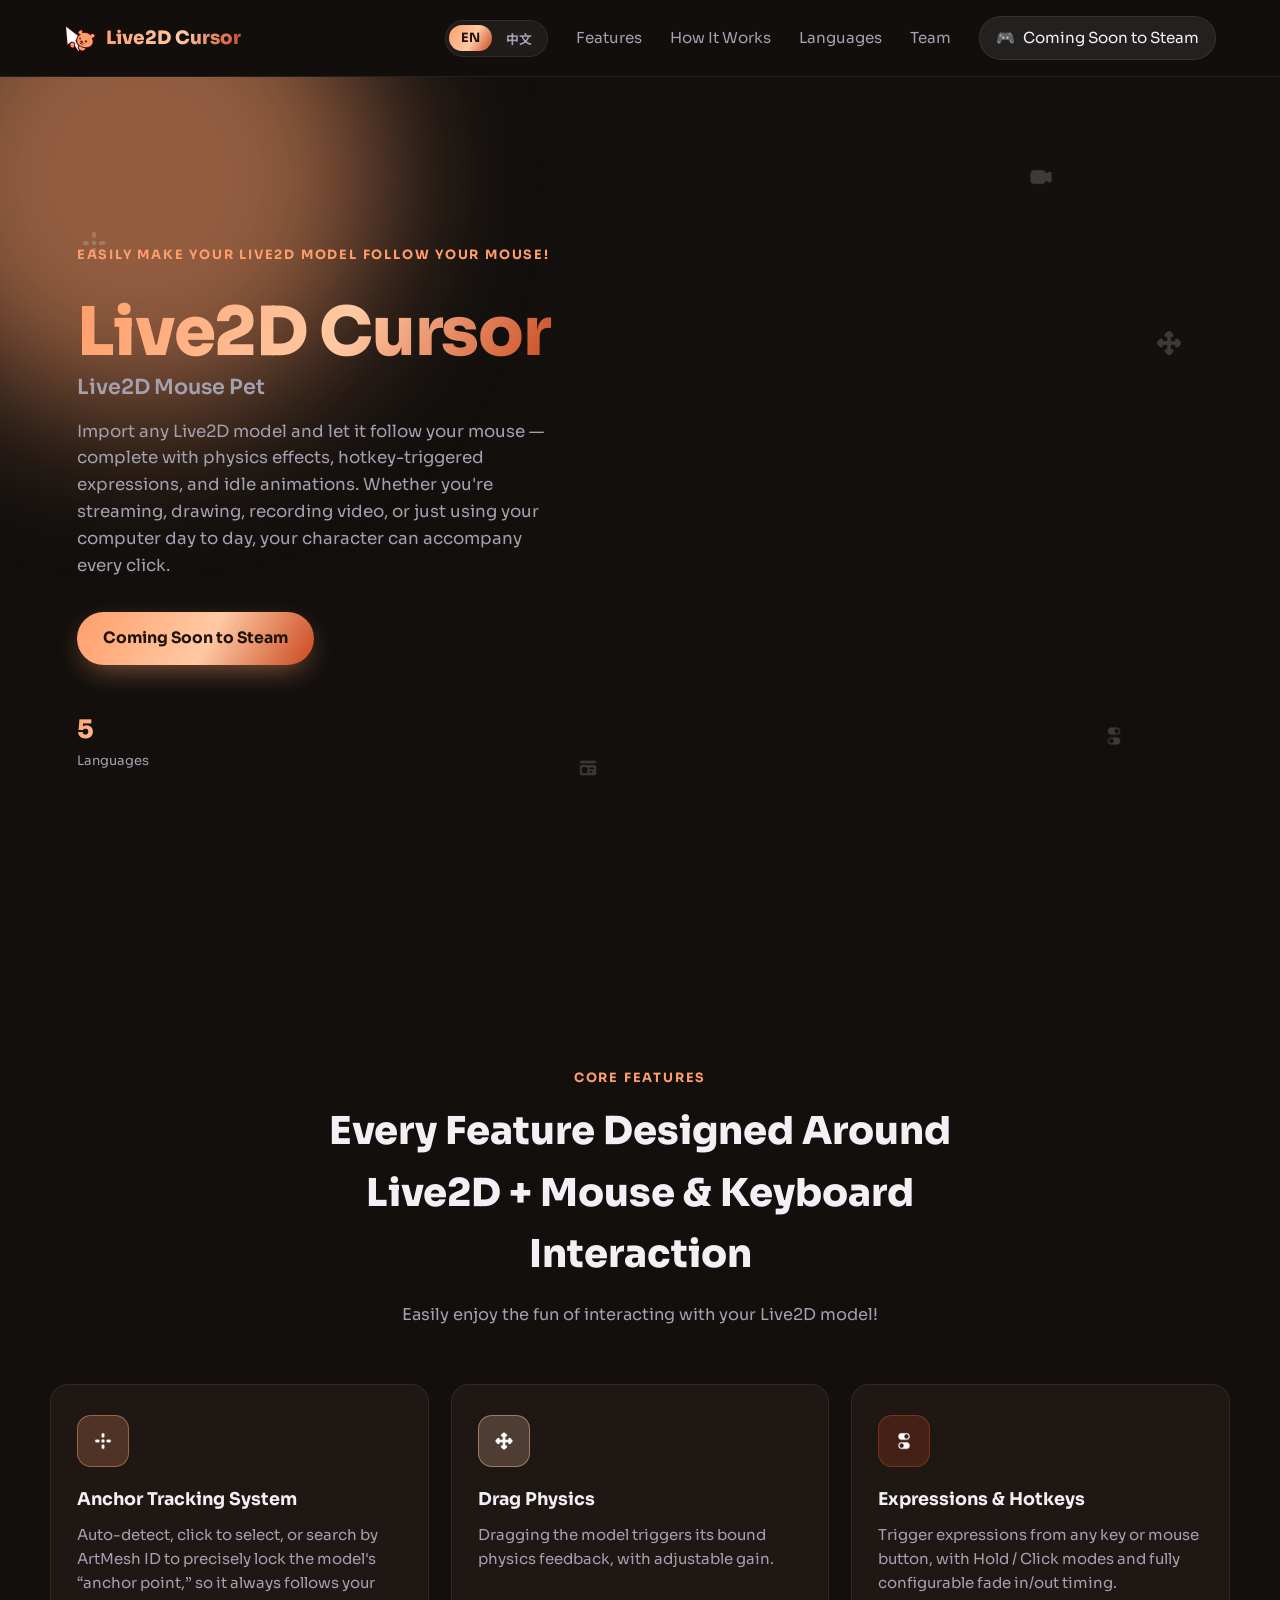
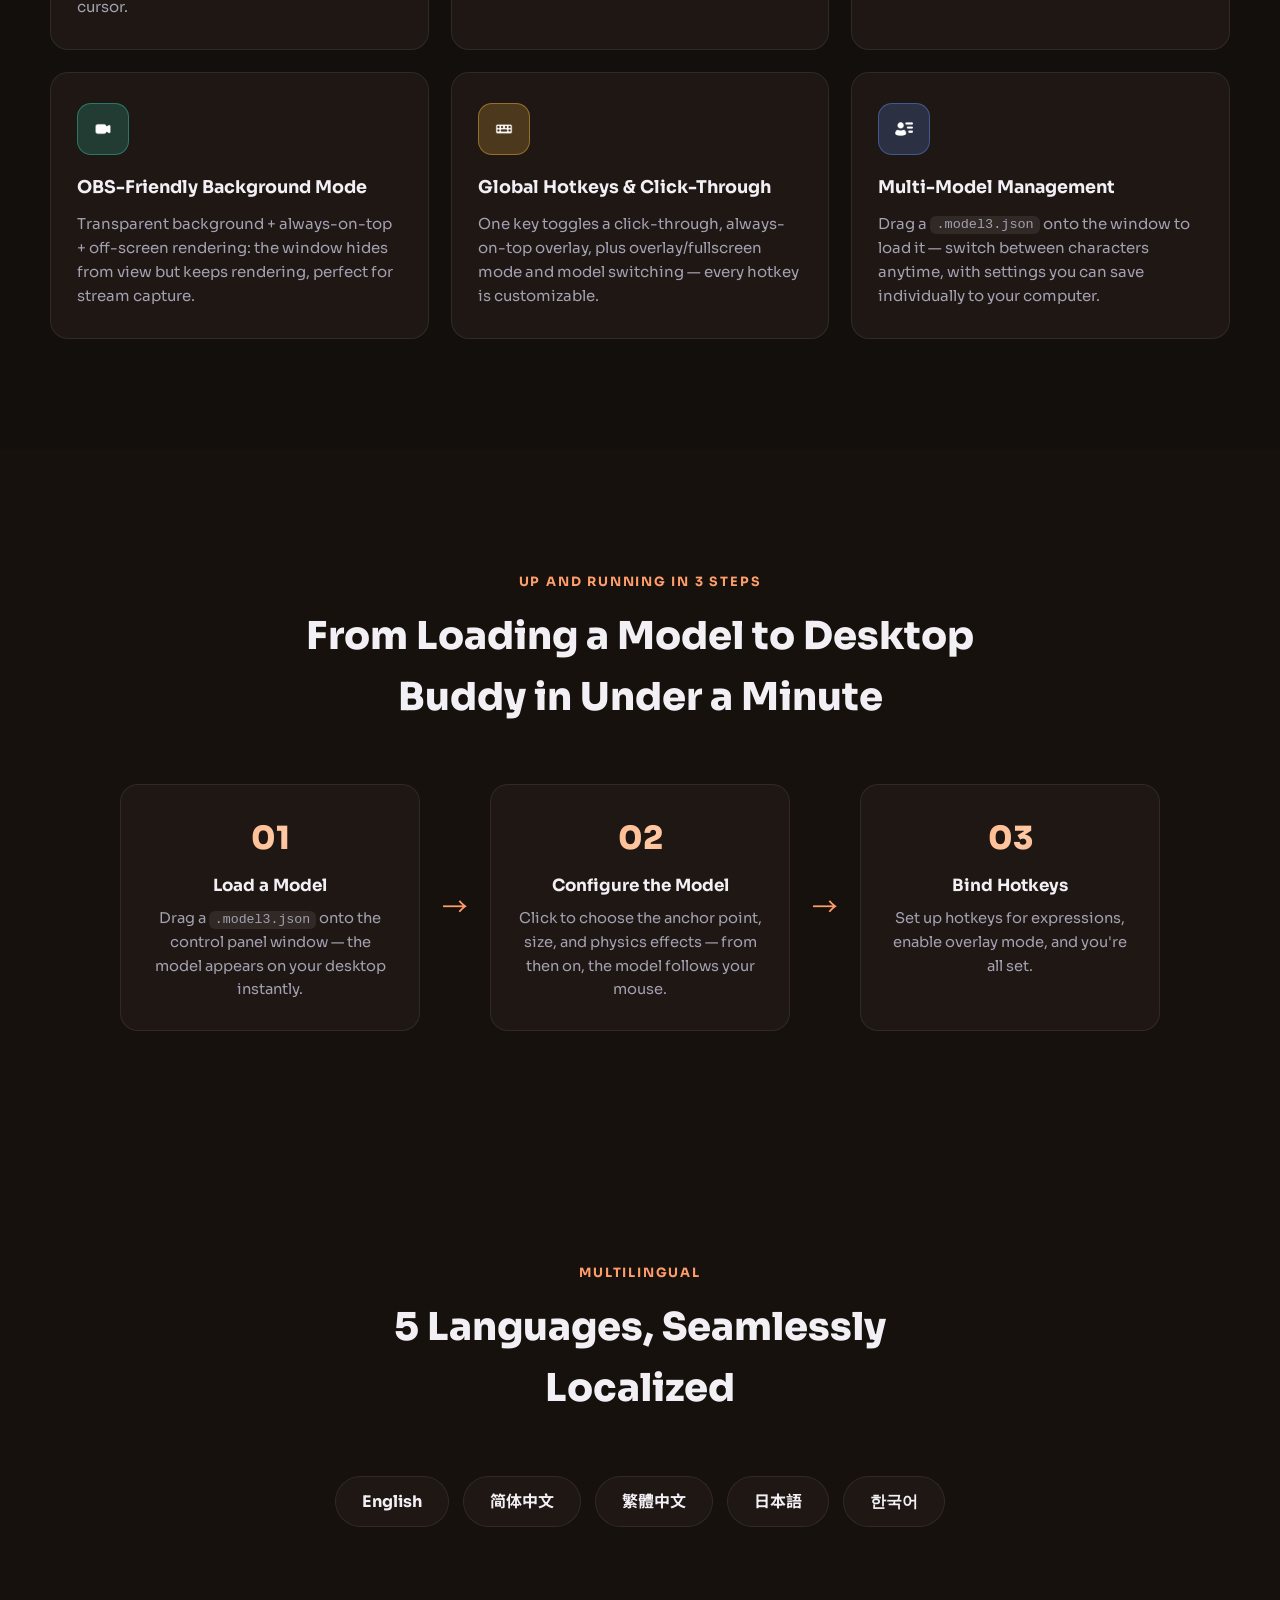
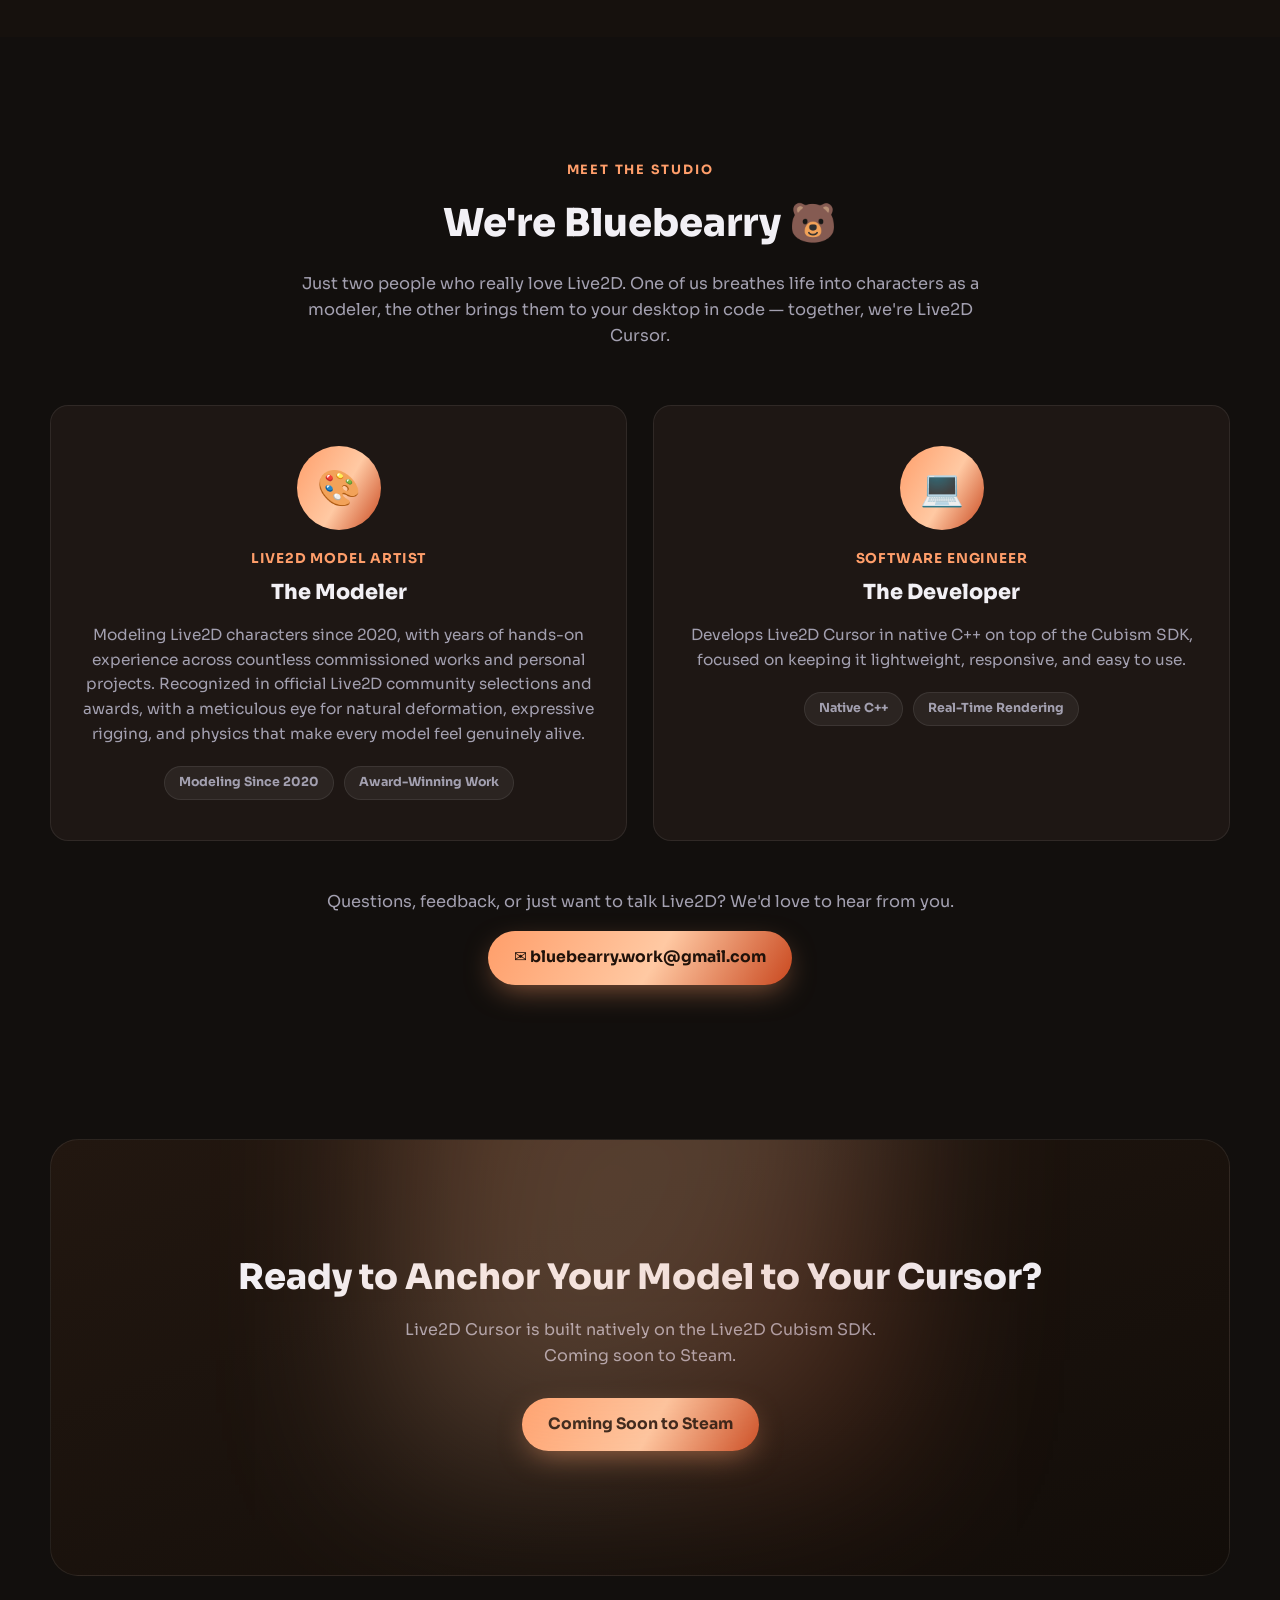
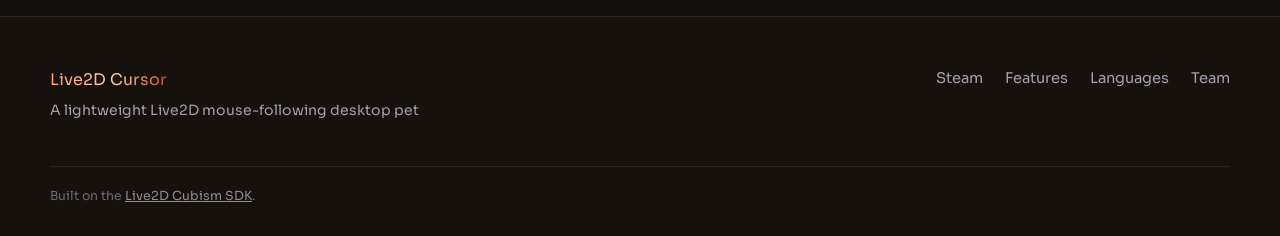
==== index.html @ d85f7ba0 "Merge team section into index.html as same-page anchor (remove team.html), tone down 'Global Ready' " ====
<!DOCTYPE html>
<html lang="en">
<head>
<meta charset="UTF-8">
<meta name="viewport" content="width=device-width, initial-scale=1.0">
<title data-i18n="meta.title">Live2D Cursor — Anchor Your Live2D Model to Your Mouse Cursor</title>
<meta name="description" id="metaDescription" content="Live2D Cursor anchors any Live2D model to your mouse cursor — the model moves with your cursor everywhere, dragging whips up springy physics, and hotkeys fire off expressions. Lightweight native C++, with an OBS-friendly background mode and 5 languages.">
<link rel="icon" href="assets/brand/favicon.ico">
<link rel="preconnect" href="https://fonts.googleapis.com">
<link rel="preconnect" href="https://fonts.gstatic.com" crossorigin>
<link href="https://fonts.googleapis.com/css2?family=Sora:wght@400;600;700;800&family=Noto+Sans+SC:wght@400;500;700&display=swap" rel="stylesheet">
<link rel="stylesheet" href="css/style.css?v=4">
</head>
<body>

<div class="cursor-glow" id="cursorGlow"></div>

<!-- ================= NAVBAR ================= -->
<nav class="navbar">
  <a href="#top" class="brand">
    <img src="assets/brand/bear-logo.png" alt="" class="brand-mark">
    <span class="brand-text">Live2D Cursor</span>
  </a>

  <button class="nav-toggle" id="navToggle" aria-label="Toggle navigation">
    <span></span><span></span><span></span>
  </button>

  <div class="nav-links" id="navLinks">
    <div class="lang-switch" id="langSwitch" role="group" aria-label="Language">
      <button type="button" class="lang-btn" data-lang="en">EN</button>
      <button type="button" class="lang-btn" data-lang="zh">中文</button>
    </div>
    <a href="#features" data-i18n="nav.features">Features</a>
    <a href="#how" data-i18n="nav.how">How It Works</a>
    <a href="#languages" data-i18n="nav.languages">Languages</a>
    <a href="#team" data-i18n="nav.team">Team</a>
    <a href="#" target="_blank" rel="noopener" class="nav-cta js-steam-link">
      <span aria-hidden="true">🎮</span>
      <span data-i18n="nav.steamCta">Coming Soon to Steam</span>
    </a>
  </div>
</nav>

<!-- ================= HERO ================= -->
<header class="hero" id="top">
  <div class="hero-video-wrap" aria-hidden="true">
    <video class="hero-video" muted loop playsinline preload="none" disablePictureInPicture disableRemotePlayback></video>
    <div class="hero-video-overlay"></div>
  </div>

  <div class="hero-blobs" aria-hidden="true">
    <div class="blob blob-a"></div>
  </div>

  <div class="hero-floaters" aria-hidden="true">
    <img src="assets/icons/cursor-precision-select.png" class="floater f1" alt="">
    <img src="assets/icons/keyboard.png" class="floater f2" alt="">
    <img src="assets/icons/cursor-move.png" class="floater f3" alt="">
    <img src="assets/icons/toggle.png" class="floater f4" alt="">
    <img src="assets/icons/record.png" class="floater f5" alt="">
    <img src="assets/icons/ui.png" class="floater f6" alt="">
  </div>

  <div class="hero-inner">
    <p class="eyebrow" data-i18n="hero.eyebrow">Easily Make Your Live2D Model Follow Your Mouse!</p>
    <h1 class="hero-title">
      <span class="grad-text">Live2D Cursor</span>
      <span class="hero-sub" data-i18n="hero.sub">Live2D Mouse Pet</span>
    </h1>
    <p class="hero-desc" data-i18n="hero.desc">
      Import any Live2D model and let it follow your mouse — complete with physics effects, hotkey-triggered expressions, and idle animations.
      Whether you're streaming, drawing, recording video, or just using your computer day to day, your character can accompany every click.
    </p>

    <div class="hero-actions">
      <a class="btn btn-primary js-steam-link" href="#" target="_blank" rel="noopener">
        <span data-i18n="hero.cta">Coming Soon to Steam</span>
      </a>
    </div>

    <div class="hero-stats">
      <div><strong>5</strong><span data-i18n="hero.stat2">Languages</span></div>
    </div>
  </div>

</header>

<main>

<!-- ================= FEATURES ================= -->
<section class="section" id="features">
  <div class="section-head">
    <p class="eyebrow center" data-i18n="features.eyebrow">Core Features</p>
    <h2 data-i18n="features.h2">Every Feature Designed Around Live2D + Mouse &amp; Keyboard Interaction</h2>
    <p class="section-desc" data-i18n="features.desc">Easily enjoy the fun of interacting with your Live2D model!</p>
  </div>

  <div class="feature-grid">

    <article class="feature-card reveal">
      <div class="feature-icon" style="--tint:#FF9E6A"><img src="assets/icons/cursor-precision-select.png" alt=""></div>
      <h3 data-i18n="features.f1.title">Anchor Tracking System</h3>
      <p data-i18n="features.f1.desc">Auto-detect, click to select, or search by ArtMesh ID to precisely lock the model's “anchor point,” so it always follows your cursor.</p>
    </article>

    <article class="feature-card reveal">
      <div class="feature-icon" style="--tint:#FFC9A3"><img src="assets/icons/cursor-move.png" alt=""></div>
      <h3 data-i18n="features.f2.title">Drag Physics</h3>
      <p data-i18n="features.f2.desc">Dragging the model triggers its bound physics feedback, with adjustable gain.</p>
    </article>

    <article class="feature-card reveal">
      <div class="feature-icon" style="--tint:#C9481F"><img src="assets/icons/toggle.png" alt=""></div>
      <h3 data-i18n="features.f3.title">Expressions &amp; Hotkeys</h3>
      <p data-i18n="features.f3.desc">Trigger expressions from any key or mouse button, with Hold / Click modes and fully configurable fade in/out timing.</p>
    </article>

    <article class="feature-card reveal">
      <div class="feature-icon" style="--tint:#33C2A8"><img src="assets/icons/record.png" alt=""></div>
      <h3 data-i18n="features.f4.title">OBS-Friendly Background Mode</h3>
      <p data-i18n="features.f4.desc">Transparent background + always-on-top + off-screen rendering: the window hides from view but keeps rendering, perfect for stream capture.</p>
    </article>

    <article class="feature-card reveal">
      <div class="feature-icon" style="--tint:#F2B33D"><img src="assets/icons/keyboard.png" alt=""></div>
      <h3 data-i18n="features.f5.title">Global Hotkeys &amp; Click-Through</h3>
      <p data-i18n="features.f5.desc">One key toggles a click-through, always-on-top overlay, plus overlay/fullscreen mode and model switching — every hotkey is customizable.</p>
    </article>

    <article class="feature-card reveal">
      <div class="feature-icon" style="--tint:#5b8dee"><img src="assets/icons/user-list.png" alt=""></div>
      <h3 data-i18n="features.f6.title">Multi-Model Management</h3>
      <p data-i18n-html="features.f6.desc">Drag a <code>.model3.json</code> onto the window to load it — switch between characters anytime, with settings you can save individually to your computer.</p>
    </article>

  </div>
</section>

<!-- ================= HOW IT WORKS ================= -->
<section class="section alt" id="how">
  <div class="section-head">
    <p class="eyebrow center" data-i18n="how.eyebrow">Up and Running in 3 Steps</p>
    <h2 data-i18n="how.h2">From Loading a Model to Desktop Buddy in Under a Minute</h2>
  </div>

  <div class="steps">
    <div class="step reveal">
      <div class="step-num">01</div>
      <h3 data-i18n="how.s1.title">Load a Model</h3>
      <p data-i18n-html="how.s1.desc">Drag a <code>.model3.json</code> onto the control panel window — the model appears on your desktop instantly.</p>
    </div>
    <div class="step-arrow" aria-hidden="true">→</div>
    <div class="step reveal">
      <div class="step-num">02</div>
      <h3 data-i18n="how.s2.title">Configure the Model</h3>
      <p data-i18n="how.s2.desc">Click to choose the anchor point, size, and physics effects — from then on, the model follows your mouse.</p>
    </div>
    <div class="step-arrow" aria-hidden="true">→</div>
    <div class="step reveal">
      <div class="step-num">03</div>
      <h3 data-i18n="how.s3.title">Bind Hotkeys</h3>
      <p data-i18n="how.s3.desc">Set up hotkeys for expressions, enable overlay mode, and you're all set.</p>
    </div>
  </div>
</section>

<!-- ================= LANGUAGES ================= -->
<section class="section alt" id="languages">
  <div class="section-head">
    <p class="eyebrow center" data-i18n="languages.eyebrow">Multilingual</p>
    <h2 data-i18n="languages.h2">5 Languages, Seamlessly Localized</h2>
  </div>

  <div class="lang-chips">
    <span class="lang-chip reveal">English</span>
    <span class="lang-chip reveal">简体中文</span>
    <span class="lang-chip reveal">繁體中文</span>
    <span class="lang-chip reveal">日本語</span>
    <span class="lang-chip reveal">한국어</span>
  </div>
</section>

<!-- ================= TEAM ================= -->
<section class="section" id="team">
  <div class="section-head">
    <p class="eyebrow center" data-i18n="team.eyebrow">Meet the Studio</p>
    <h2 data-i18n="team.h1">We're Bluebearry 🐻</h2>
    <p class="section-desc" data-i18n="team.desc">Just two people who really love Live2D. One of us breathes life into characters as a modeler, the other brings them to your desktop in code — together, we're Live2D Cursor.</p>
  </div>

  <div class="team-grid">

    <article class="team-card reveal">
      <div class="team-avatar" aria-hidden="true">🎨</div>
      <p class="team-role" data-i18n="team.modeler.role">Live2D Model Artist</p>
      <h3 data-i18n="team.modeler.name">The Modeler</h3>
      <p class="team-bio" data-i18n="team.modeler.bio">Modeling Live2D characters since 2020, with years of hands-on experience across countless commissioned works and personal projects. Recognized in official Live2D community selections and awards, with a meticulous eye for natural deformation, expressive rigging, and physics that make every model feel genuinely alive.</p>
      <div class="team-tags">
        <span class="team-tag" data-i18n="team.modeler.tag1">Modeling Since 2020</span>
        <span class="team-tag" data-i18n="team.modeler.tag2">Award-Winning Work</span>
      </div>
    </article>

    <article class="team-card reveal">
      <div class="team-avatar" aria-hidden="true">💻</div>
      <p class="team-role" data-i18n="team.dev.role">Software Engineer</p>
      <h3 data-i18n="team.dev.name">The Developer</h3>
      <p class="team-bio" data-i18n="team.dev.bio">Develops Live2D Cursor in native C++ on top of the Cubism SDK, focused on keeping it lightweight, responsive, and easy to use.</p>
      <div class="team-tags">
        <span class="team-tag" data-i18n="team.dev.tag1">Native C++</span>
        <span class="team-tag" data-i18n="team.dev.tag2">Real-Time Rendering</span>
      </div>
    </article>

  </div>

  <p class="section-desc" style="text-align:center; margin-top:48px;" data-i18n="team.contact.desc">Questions, feedback, or just want to talk Live2D? We'd love to hear from you.</p>
  <div class="hero-actions center">
    <a class="btn btn-primary" href="mailto:bluebearry.work@gmail.com">
      <span data-i18n="team.contact.btn">✉ bluebearry.work@gmail.com</span>
    </a>
  </div>
</section>

<!-- ================= DOWNLOAD CTA ================= -->
<section class="cta-banner reveal" id="download">
  <div class="cta-blob" aria-hidden="true"></div>
  <h2 data-i18n="cta.h2">Ready to Anchor Your Model to Your Cursor?</h2>
  <p data-i18n="cta.desc">Live2D Cursor is built natively on the Live2D Cubism SDK. Coming soon to Steam.</p>
  <div class="hero-actions center">
    <a class="btn btn-primary js-steam-link" href="#" target="_blank" rel="noopener" data-i18n="cta.btn">Coming Soon to Steam</a>
  </div>
</section>

</main>

<!-- ================= FOOTER ================= -->
<footer class="footer">
  <div class="footer-inner">
    <div class="footer-brand">
      <span class="brand-text">Live2D Cursor</span>
      <p data-i18n="footer.tagline">A lightweight Live2D mouse-following desktop pet</p>
    </div>
    <div class="footer-links">
      <a href="#" target="_blank" rel="noopener" class="js-steam-link">Steam</a>
      <a href="#features" data-i18n="nav.features">Features</a>
      <a href="#languages" data-i18n="nav.languages">Languages</a>
      <a href="#team" data-i18n="nav.team">Team</a>
    </div>
  </div>

  <p class="footer-note" data-i18n-html="footer.note">
    Built on the <a href="https://www.live2d.com/" target="_blank" rel="noopener">Live2D Cubism SDK</a>.
  </p>
</footer>

<script src="js/main.js?v=4"></script>
</body>
</html>
---- css/style.css ----
/* =========================================================
   Live2D Cursor — promo site
   ========================================================= */

:root {
  --bg: #120f0d;
  --bg-alt: #16110d;
  --card: #1e1714;
  --card-border: rgba(255, 255, 255, 0.08);
  --text: #f2f0f5;
  --text-dim: #a3a0b0;
  --orange: #FF9E6A;
  --peach: #FFC9A3;
  --rust: #C9481F;
  --cyan: #33C2A8;
  --grad: linear-gradient(120deg, var(--orange), var(--peach) 55%, var(--rust));
  --radius: 18px;
  --maxw: 1180px;
  --font-ui: 'Sora', 'Noto Sans SC', system-ui, -apple-system, 'Segoe UI', sans-serif;
}

* { box-sizing: border-box; }

html { scroll-behavior: smooth; }

body {
  margin: 0;
  background: var(--bg);
  color: var(--text);
  font-family: var(--font-ui);
  line-height: 1.6;
  overflow-x: hidden;
  -webkit-font-smoothing: antialiased;
}

a { color: inherit; text-decoration: none; }
img { max-width: 100%; display: block; }
code {
  background: rgba(255, 255, 255, 0.08);
  padding: 0.1em 0.45em;
  border-radius: 6px;
  font-size: 0.9em;
}

/* ---------- cursor glow (thematic: mouse-follow) ---------- */
.cursor-glow {
  position: fixed;
  top: 0; left: 0;
  width: 420px;
  height: 420px;
  margin-left: -210px;
  margin-top: -210px;
  border-radius: 50%;
  background: radial-gradient(circle, rgba(255, 158, 106, 0.16), rgba(201, 72, 31, 0.08) 45%, transparent 70%);
  pointer-events: none;
  z-index: 0;
  transition: opacity 0.4s ease;
  will-change: transform;
}

/* ---------- layout helpers ---------- */
.section {
  position: relative;
  padding: 110px 24px;
  z-index: 1;
}
.section.alt { background: var(--bg-alt); }
.section-head {
  max-width: 680px;
  margin: 0 auto 56px;
  text-align: center;
}
.section-head h2 {
  font-size: clamp(1.7rem, 3vw, 2.4rem);
  margin: 10px 0 14px;
  font-weight: 800;
}
.section-desc { color: var(--text-dim); font-size: 1.02rem; }

.eyebrow {
  display: inline-block;
  font-size: 0.8rem;
  letter-spacing: 0.14em;
  text-transform: uppercase;
  color: var(--orange);
  font-weight: 700;
}
.eyebrow.center { display: block; text-align: center; }

/* ---------- navbar ---------- */
.navbar {
  position: sticky;
  top: 0;
  z-index: 50;
  display: flex;
  align-items: center;
  justify-content: space-between;
  padding: 16px clamp(20px, 5vw, 64px);
  background: rgba(18, 15, 13, 0.7);
  backdrop-filter: blur(14px);
  border-bottom: 1px solid var(--card-border);
}
.brand {
  display: flex;
  align-items: center;
  gap: 10px;
  font-weight: 800;
  font-size: 1.15rem;
}
.brand-text {
  background: var(--grad);
  -webkit-background-clip: text;
  background-clip: text;
  color: transparent;
}
.brand-mark {
  width: 32px;
  height: 32px;
  object-fit: contain;
  display: block;
}
.nav-links {
  display: flex;
  align-items: center;
  gap: 28px;
  font-size: 0.95rem;
  color: var(--text-dim);
}
.nav-links a { transition: color 0.2s ease; }
.nav-links a:hover { color: var(--text); }
.nav-cta {
  display: flex;
  align-items: center;
  gap: 8px;
  color: var(--text) !important;
  background: rgba(255, 255, 255, 0.08);
  padding: 9px 16px;
  border-radius: 999px;
  border: 1px solid var(--card-border);
}
.nav-cta:hover { background: rgba(255, 255, 255, 0.14); }

.lang-switch {
  display: flex;
  align-items: center;
  gap: 2px;
  background: rgba(255, 255, 255, 0.06);
  border: 1px solid var(--card-border);
  border-radius: 999px;
  padding: 3px;
}
.lang-btn {
  border: none;
  background: transparent;
  color: var(--text-dim);
  font-family: inherit;
  font-weight: 700;
  font-size: 0.8rem;
  padding: 5px 12px;
  border-radius: 999px;
  cursor: pointer;
  transition: background 0.2s ease, color 0.2s ease;
}
.lang-btn:hover { color: var(--text); }
.lang-btn.active {
  background: var(--grad);
  color: #20120a;
}

.nav-toggle {
  display: none;
  flex-direction: column;
  gap: 5px;
  background: none;
  border: none;
  cursor: pointer;
  padding: 6px;
}
.nav-toggle span {
  width: 24px; height: 2px;
  background: var(--text);
  border-radius: 2px;
}

/* ---------- hero ---------- */
.hero {
  position: relative;
  min-height: 92vh;
  display: flex;
  align-items: center;
  justify-content: space-between;
  gap: 40px;
  padding: 80px clamp(20px, 6vw, 80px) 60px;
  overflow: hidden;
  flex-wrap: wrap;
}
.hero-video-wrap {
  position: absolute;
  inset: 0;
  z-index: 0;
  overflow: hidden;
  background: var(--bg);
}
.hero-video {
  width: 100%;
  height: 100%;
  object-fit: cover;
  display: block;
  opacity: 0;
  transform: scale(1.03);
  filter: brightness(1.1) saturate(1.05);
  transition: opacity 1.4s ease;
}
.hero-video.is-visible { opacity: 1; }
.hero-video-overlay {
  position: absolute;
  inset: 0;
  pointer-events: none;
  background:
    linear-gradient(90deg, rgba(18, 15, 13, 0.96) 0%, rgba(18, 15, 13, 0.85) 32%, rgba(18, 15, 13, 0.5) 50%, rgba(18, 15, 13, 0.15) 68%, transparent 85%),
    linear-gradient(0deg, rgba(18, 15, 13, 0.55) 0%, transparent 18%);
}

.hero-blobs { position: absolute; inset: 0; z-index: 0; }
.blob {
  position: absolute;
  border-radius: 50%;
  filter: blur(70px);
  opacity: 0.55;
  mix-blend-mode: screen;
  animation: float 14s ease-in-out infinite;
}
.blob-a { width: 480px; height: 480px; background: var(--orange); top: -140px; left: -100px; }

@keyframes float {
  0%, 100% { transform: translate(0, 0) scale(1); }
  50% { transform: translate(30px, -30px) scale(1.08); }
}

.hero-floaters { position: absolute; inset: 0; z-index: 0; pointer-events: none; }
.floater {
  position: absolute;
  width: 34px;
  height: 34px;
  opacity: 0.18;
  filter: drop-shadow(0 0 12px rgba(255, 158, 106, 0.4));
  animation: drift 10s ease-in-out infinite;
}
.f1 { top: 18%; left: 6%; animation-delay: 0s; }
.f2 { top: 65%; left: 10%; animation-delay: -2s; width: 28px; height: 28px; }
.f3 { top: 30%; left: 90%; animation-delay: -4s; }
.f4 { top: 78%; left: 86%; animation-delay: -1s; width: 26px; height: 26px; }
.f5 { top: 10%; left: 80%; animation-delay: -6s; }
.f6 { top: 82%; left: 45%; animation-delay: -3s; width: 24px; height: 24px; }

@keyframes drift {
  0%, 100% { transform: translateY(0) rotate(0deg); }
  50% { transform: translateY(-22px) rotate(12deg); }
}

.hero-inner {
  position: relative;
  z-index: 2;
  max-width: 560px;
}
.hero-title { margin: 18px 0 20px; line-height: 1.1; }
.grad-text {
  display: block;
  font-size: clamp(2.6rem, 6vw, 4.2rem);
  font-weight: 800;
  background: var(--grad);
  -webkit-background-clip: text;
  background-clip: text;
  color: transparent;
  letter-spacing: -0.02em;
}
.hero-sub {
  display: block;
  font-size: clamp(1rem, 2vw, 1.3rem);
  color: var(--text-dim);
  font-weight: 600;
  margin-top: 6px;
}
.hero-desc {
  color: var(--text-dim);
  font-size: 1.05rem;
  max-width: 480px;
  margin-bottom: 32px;
}
.hero-actions {
  display: flex;
  gap: 16px;
  flex-wrap: wrap;
  margin-bottom: 44px;
}
.hero-actions.center { justify-content: center; }

.btn {
  display: inline-flex;
  align-items: center;
  gap: 8px;
  padding: 14px 26px;
  border-radius: 999px;
  font-weight: 700;
  font-size: 0.98rem;
  transition: transform 0.2s ease, box-shadow 0.2s ease, background 0.2s ease;
}
.btn-primary {
  background: var(--grad);
  color: #20120a;
  box-shadow: 0 10px 30px -8px rgba(255, 158, 106, 0.55);
}
.btn-primary:hover { transform: translateY(-2px); box-shadow: 0 14px 34px -8px rgba(255, 158, 106, 0.7); }
.btn-ghost {
  background: rgba(255, 255, 255, 0.06);
  border: 1px solid var(--card-border);
  color: var(--text);
}
.btn-ghost:hover { background: rgba(255, 255, 255, 0.12); transform: translateY(-2px); }

.hero-stats {
  display: flex;
  gap: 36px;
  flex-wrap: wrap;
}
.hero-stats div { display: flex; flex-direction: column; }
.hero-stats strong {
  font-size: 1.6rem;
  font-weight: 800;
  background: var(--grad);
  -webkit-background-clip: text;
  background-clip: text;
  color: transparent;
}
.hero-stats span { font-size: 0.82rem; color: var(--text-dim); }

/* ---------- feature grid ---------- */
.feature-grid {
  max-width: var(--maxw);
  margin: 0 auto;
  display: grid;
  grid-template-columns: repeat(3, 1fr);
  gap: 22px;
}
.feature-card {
  background: var(--card);
  border: 1px solid var(--card-border);
  border-radius: var(--radius);
  padding: 30px 26px;
  transition: transform 0.25s ease, border-color 0.25s ease, box-shadow 0.25s ease;
}
.feature-card:hover {
  transform: translateY(-6px);
  border-color: rgba(255, 158, 106, 0.4);
  box-shadow: 0 20px 40px -20px rgba(201, 72, 31, 0.35);
}
.feature-icon {
  width: 52px; height: 52px;
  border-radius: 14px;
  display: flex;
  align-items: center;
  justify-content: center;
  margin-bottom: 18px;
  background: color-mix(in srgb, var(--tint) 22%, transparent);
  border: 1px solid color-mix(in srgb, var(--tint) 45%, transparent);
}
.feature-icon img {
  width: 24px; height: 24px;
  filter: brightness(0) saturate(100%) invert(1);
}
.feature-card h3 { margin: 0 0 10px; font-size: 1.1rem; font-weight: 700; }
.feature-card p { margin: 0; color: var(--text-dim); font-size: 0.94rem; }

/* ---------- steps ---------- */
.steps {
  max-width: var(--maxw);
  margin: 0 auto;
  display: flex;
  align-items: stretch;
  justify-content: center;
  gap: 18px;
  flex-wrap: wrap;
}
.step {
  flex: 1 1 260px;
  max-width: 300px;
  background: var(--card);
  border: 1px solid var(--card-border);
  border-radius: var(--radius);
  padding: 28px 24px;
  text-align: center;
}
.step-num {
  font-size: 2rem;
  font-weight: 800;
  background: var(--grad);
  -webkit-background-clip: text;
  background-clip: text;
  color: transparent;
  margin-bottom: 8px;
}
.step h3 { margin: 0 0 8px; font-size: 1.05rem; }
.step p { margin: 0; color: var(--text-dim); font-size: 0.92rem; }
.step-arrow {
  display: flex;
  align-items: center;
  justify-content: center;
  font-size: 1.6rem;
  color: var(--orange);
  padding: 0 4px;
}

/* ---------- languages ---------- */
.lang-chips {
  display: flex;
  flex-wrap: wrap;
  justify-content: center;
  gap: 14px;
  max-width: 760px;
  margin: 0 auto;
}
.lang-chip {
  padding: 12px 26px;
  border-radius: 999px;
  background: var(--card);
  border: 1px solid var(--card-border);
  font-weight: 700;
  font-size: 1rem;
  transition: transform 0.2s ease, border-color 0.2s ease;
}
.lang-chip:hover { transform: translateY(-3px); border-color: var(--orange); }

/* ---------- team ---------- */
.team-grid {
  max-width: var(--maxw);
  margin: 0 auto;
  display: grid;
  grid-template-columns: repeat(2, 1fr);
  gap: 26px;
}
.team-card {
  background: var(--card);
  border: 1px solid var(--card-border);
  border-radius: var(--radius);
  padding: 40px 32px;
  text-align: center;
  transition: transform 0.25s ease, border-color 0.25s ease, box-shadow 0.25s ease;
}
.team-card:hover {
  transform: translateY(-6px);
  border-color: rgba(255, 158, 106, 0.4);
  box-shadow: 0 20px 40px -20px rgba(201, 72, 31, 0.35);
}
.team-avatar {
  width: 84px;
  height: 84px;
  margin: 0 auto 18px;
  border-radius: 50%;
  display: flex;
  align-items: center;
  justify-content: center;
  font-size: 2.2rem;
  background: var(--grad);
}
.team-role {
  color: var(--orange);
  font-weight: 700;
  font-size: 0.85rem;
  letter-spacing: 0.06em;
  text-transform: uppercase;
  margin: 0 0 6px;
}
.team-card h3 { margin: 0 0 14px; font-size: 1.3rem; font-weight: 800; }
.team-bio { color: var(--text-dim); font-size: 0.96rem; margin: 0 0 20px; }
.team-tags {
  display: flex;
  flex-wrap: wrap;
  justify-content: center;
  gap: 10px;
}
.team-tag {
  background: rgba(255, 255, 255, 0.06);
  border: 1px solid var(--card-border);
  color: var(--text-dim);
  font-size: 0.78rem;
  font-weight: 700;
  padding: 6px 14px;
  border-radius: 999px;
}

/* ---------- cta banner ---------- */
.cta-banner {
  position: relative;
  max-width: var(--maxw);
  margin: 0 auto;
  padding: 80px 40px;
  border-radius: 28px;
  text-align: center;
  background: linear-gradient(160deg, #221710, #120d09);
  border: 1px solid var(--card-border);
  overflow: hidden;
}
.cta-banner h2 { font-size: clamp(1.6rem, 3vw, 2.2rem); margin-bottom: 12px; font-weight: 800; }
.cta-banner p { color: var(--text-dim); max-width: 520px; margin: 0 auto 30px; }
.cta-blob {
  position: absolute;
  width: 500px; height: 500px;
  background: var(--grad);
  opacity: 0.25;
  filter: blur(90px);
  top: -180px; left: 50%;
  transform: translateX(-50%);
}

main { position: relative; z-index: 1; margin: 40px 0; }

/* ---------- footer ---------- */
.footer {
  position: relative;
  z-index: 1;
  padding: 50px 24px 30px;
  background: var(--bg-alt);
  border-top: 1px solid var(--card-border);
}
.footer-inner {
  max-width: var(--maxw);
  margin: 0 auto;
  display: flex;
  justify-content: space-between;
  align-items: flex-start;
  flex-wrap: wrap;
  gap: 24px;
}
.footer-brand p { color: var(--text-dim); font-size: 0.88rem; margin-top: 6px; }
.footer-links { display: flex; gap: 22px; flex-wrap: wrap; }
.footer-links a { color: var(--text-dim); font-size: 0.92rem; transition: color 0.2s ease; }
.footer-links a:hover { color: var(--text); }
.footer-note {
  max-width: var(--maxw);
  margin: 30px auto 0;
  padding-top: 20px;
  border-top: 1px solid var(--card-border);
  color: #6b6878;
  font-size: 0.78rem;
}
.footer-note a { color: #8f8ba0; text-decoration: underline; }

/* ---------- scroll reveal ---------- */
.reveal {
  opacity: 0;
  transform: translateY(24px);
  transition: opacity 0.7s ease, transform 0.7s ease;
}
.reveal.in-view { opacity: 1; transform: translateY(0); }

/* ---------- responsive ---------- */
@media (max-width: 980px) {
  .feature-grid { grid-template-columns: repeat(2, 1fr); }
  .hero { justify-content: center; text-align: center; }
  .hero-inner { max-width: 640px; }
  .hero-actions, .hero-stats { justify-content: center; }
  .hero-desc { margin-left: auto; margin-right: auto; }
}

@media (max-width: 760px) {
  .nav-links {
    position: absolute;
    top: 100%; left: 0; right: 0;
    background: rgba(18, 15, 13, 0.97);
    flex-direction: column;
    align-items: flex-start;
    padding: 20px 24px 26px;
    gap: 18px;
    border-bottom: 1px solid var(--card-border);
    display: none;
  }
  .nav-links.open { display: flex; }
  .nav-toggle { display: flex; }
  .feature-grid { grid-template-columns: 1fr; }
  .team-grid { grid-template-columns: 1fr; }
  .step-arrow { transform: rotate(90deg); }
  .hero-video-wrap { display: none; }
}

@media (prefers-reduced-motion: reduce) {
  .hero-video-wrap { display: none; }
}
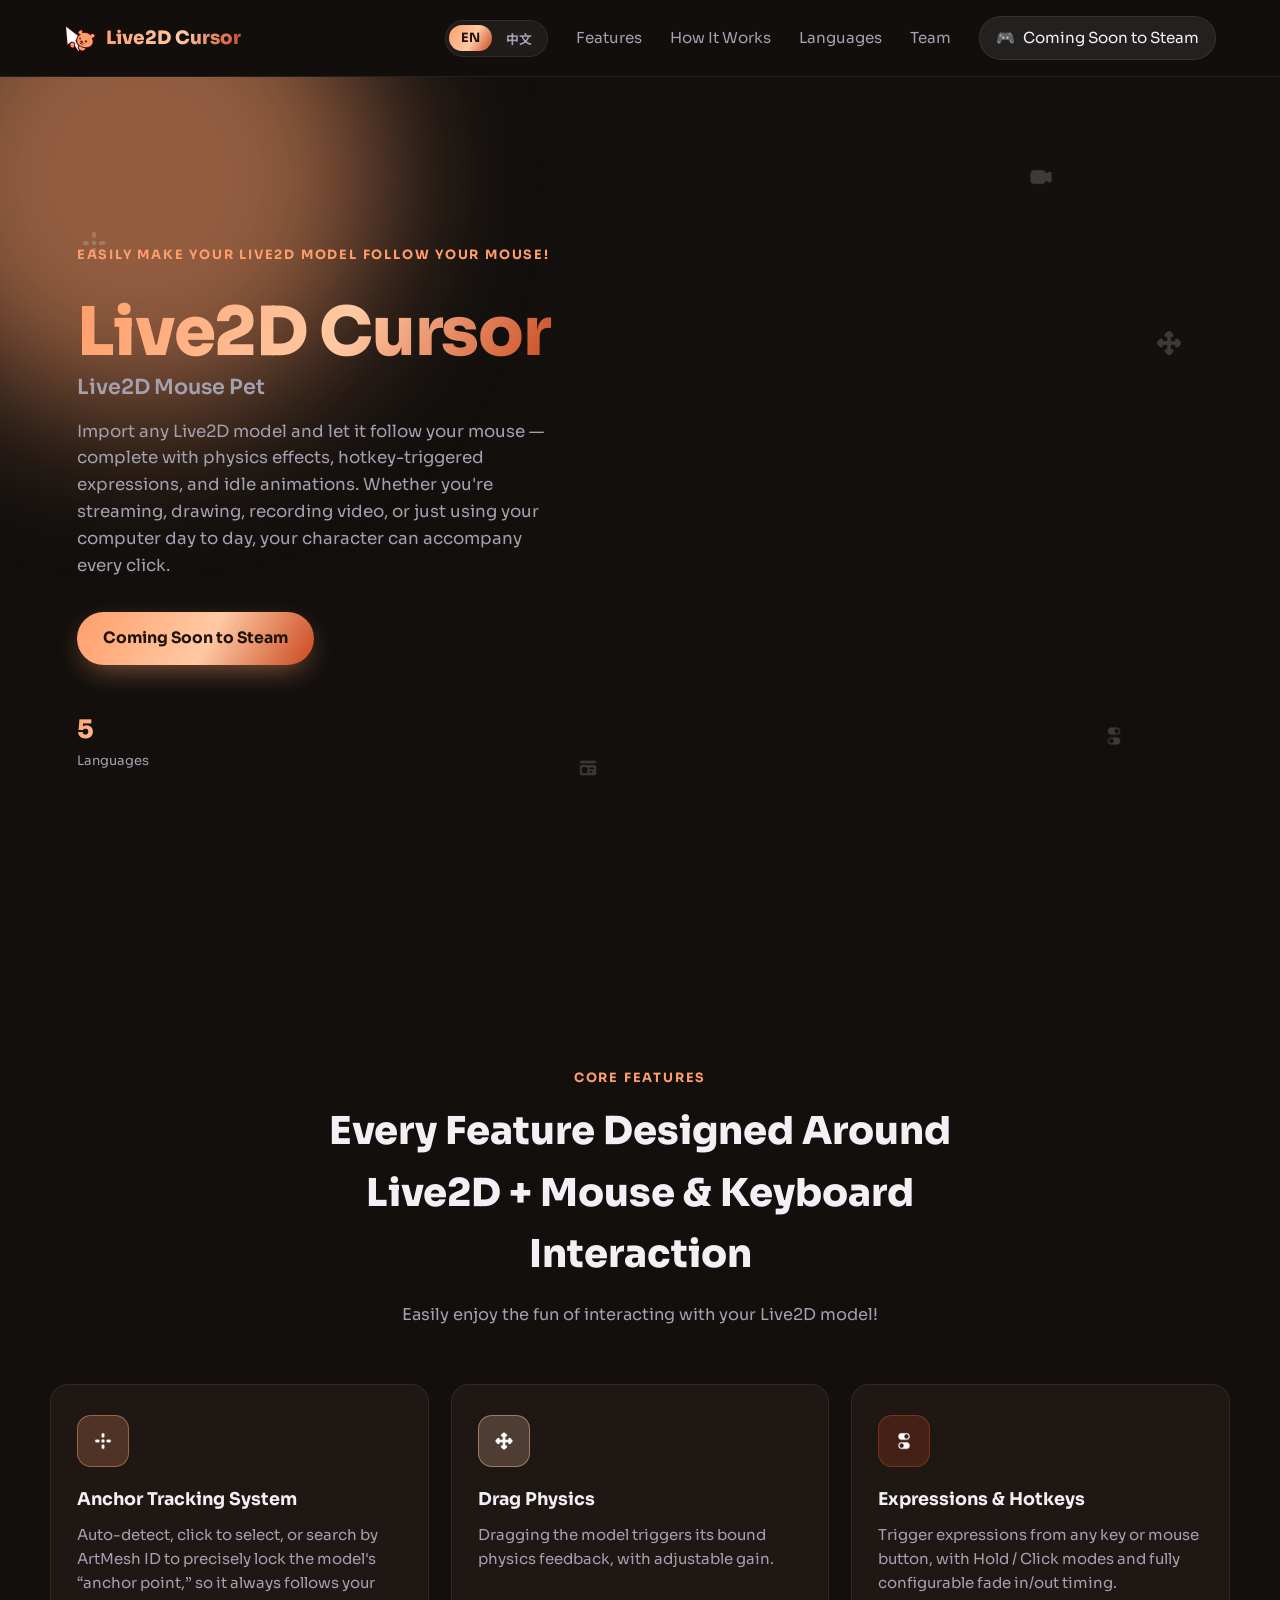
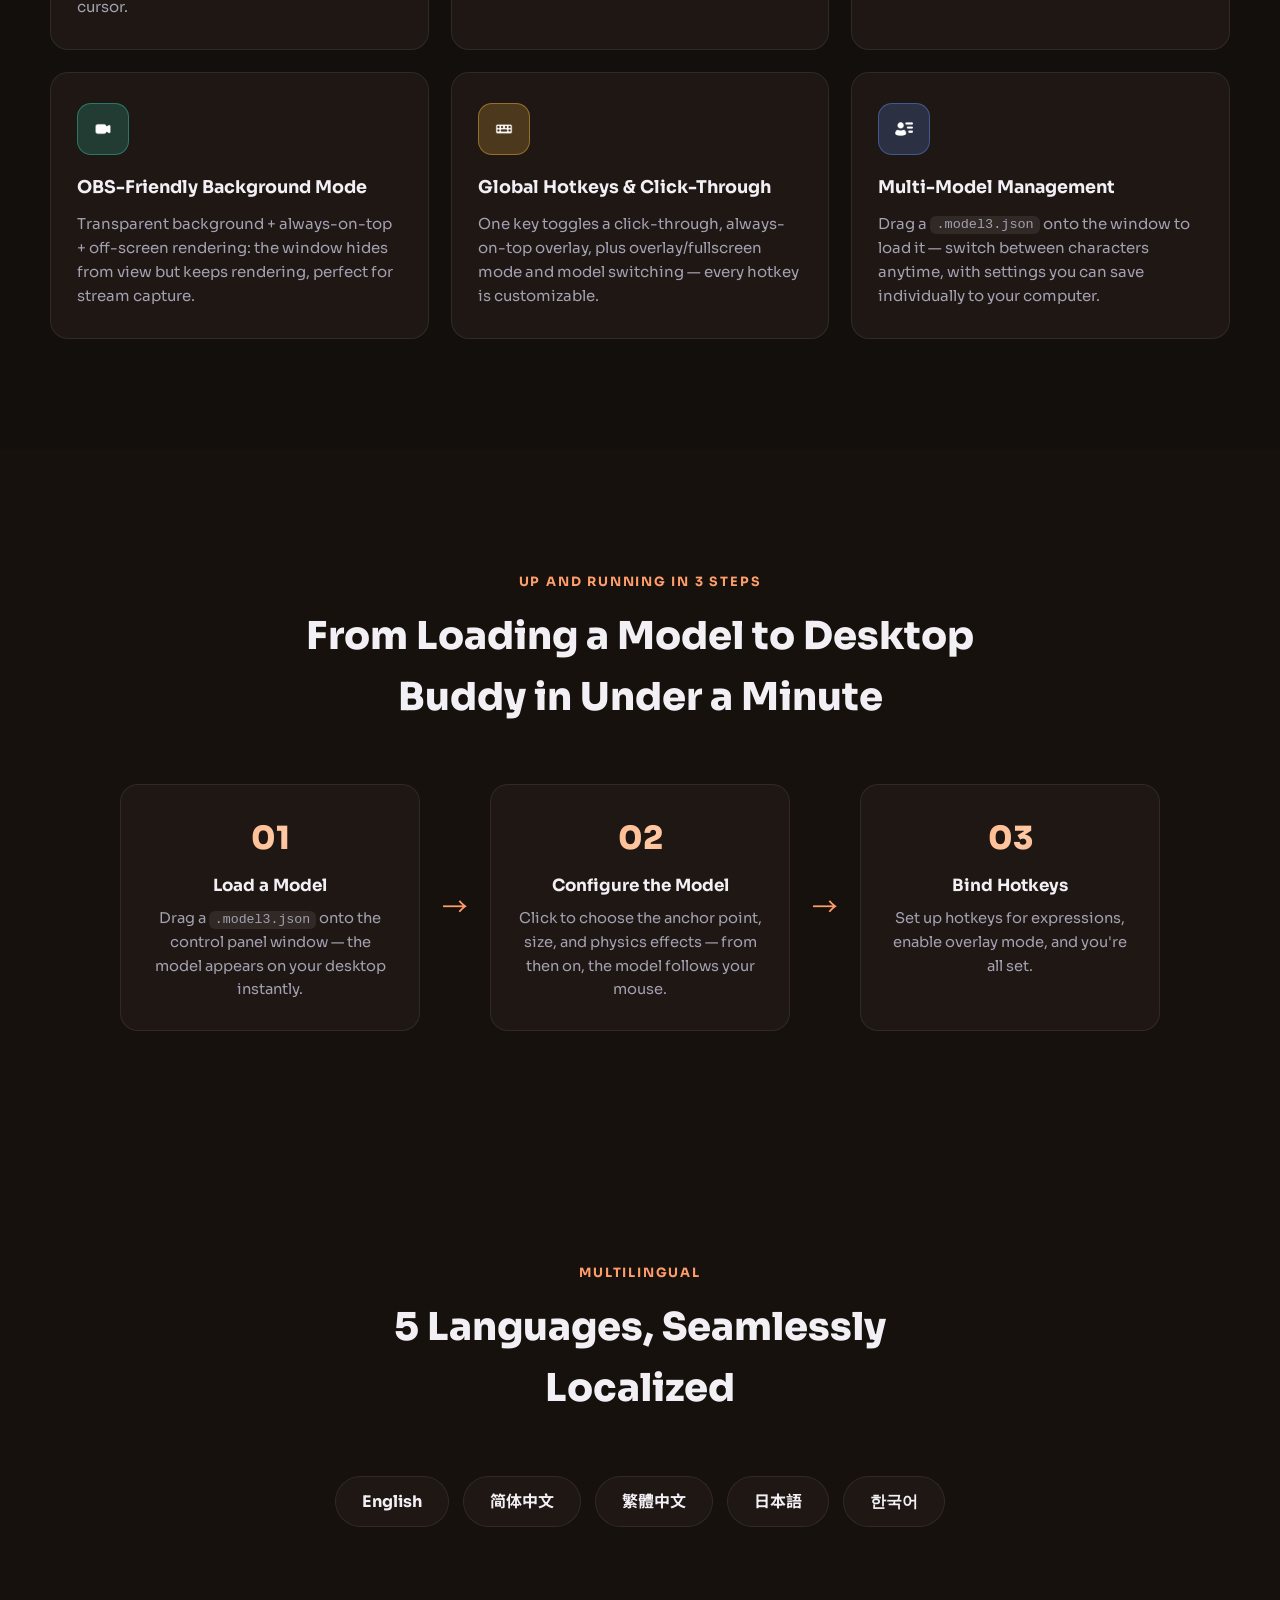
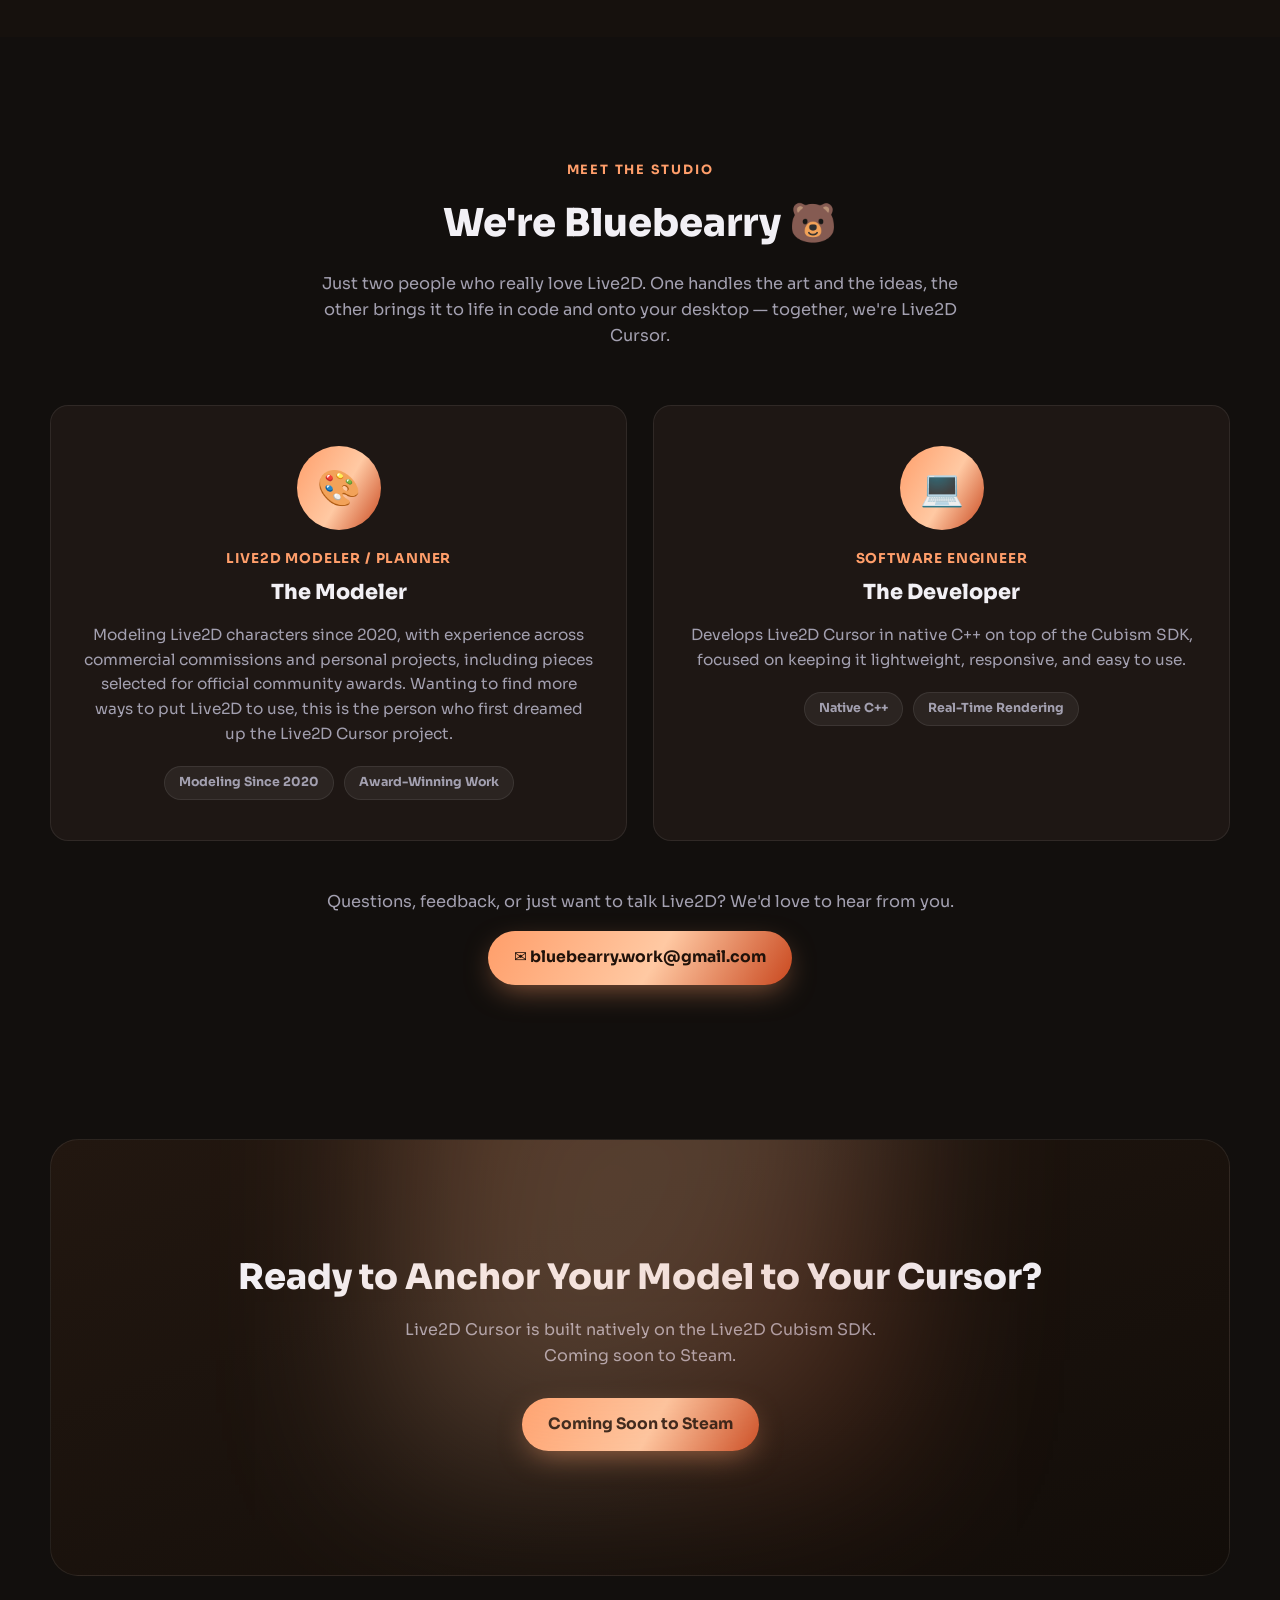
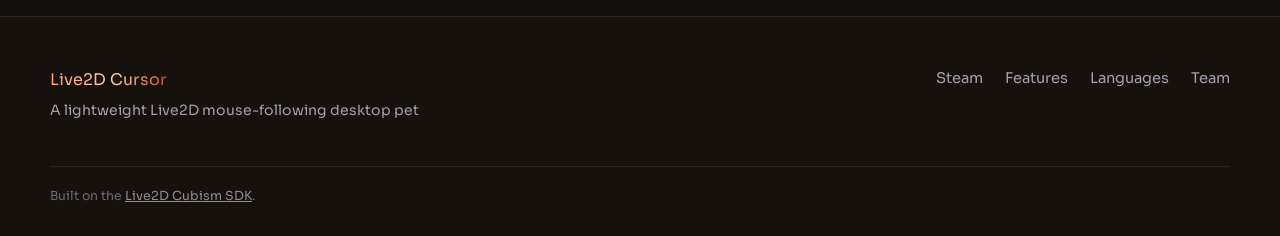
==== commit 1d6c5457: "Update team intro and modeler bio: add planner role and project origin story" ====
--- a/index.html
+++ b/index.html
@@ -186,16 +186,16 @@
   <div class="section-head">
     <p class="eyebrow center" data-i18n="team.eyebrow">Meet the Studio</p>
     <h2 data-i18n="team.h1">We're Bluebearry 🐻</h2>
-    <p class="section-desc" data-i18n="team.desc">Just two people who really love Live2D. One of us breathes life into characters as a modeler, the other brings them to your desktop in code — together, we're Live2D Cursor.</p>
+    <p class="section-desc" data-i18n="team.desc">Just two people who really love Live2D. One handles the art and the ideas, the other brings it to life in code and onto your desktop — together, we're Live2D Cursor.</p>
   </div>
 
   <div class="team-grid">
 
     <article class="team-card reveal">
       <div class="team-avatar" aria-hidden="true">🎨</div>
-      <p class="team-role" data-i18n="team.modeler.role">Live2D Model Artist</p>
+      <p class="team-role" data-i18n="team.modeler.role">Live2D Modeler / Planner</p>
       <h3 data-i18n="team.modeler.name">The Modeler</h3>
-      <p class="team-bio" data-i18n="team.modeler.bio">Modeling Live2D characters since 2020, with years of hands-on experience across countless commissioned works and personal projects. Recognized in official Live2D community selections and awards, with a meticulous eye for natural deformation, expressive rigging, and physics that make every model feel genuinely alive.</p>
+      <p class="team-bio" data-i18n="team.modeler.bio">Modeling Live2D characters since 2020, with experience across commercial commissions and personal projects, including pieces selected for official community awards. Wanting to find more ways to put Live2D to use, this is the person who first dreamed up the Live2D Cursor project.</p>
       <div class="team-tags">
         <span class="team-tag" data-i18n="team.modeler.tag1">Modeling Since 2020</span>
         <span class="team-tag" data-i18n="team.modeler.tag2">Award-Winning Work</span>
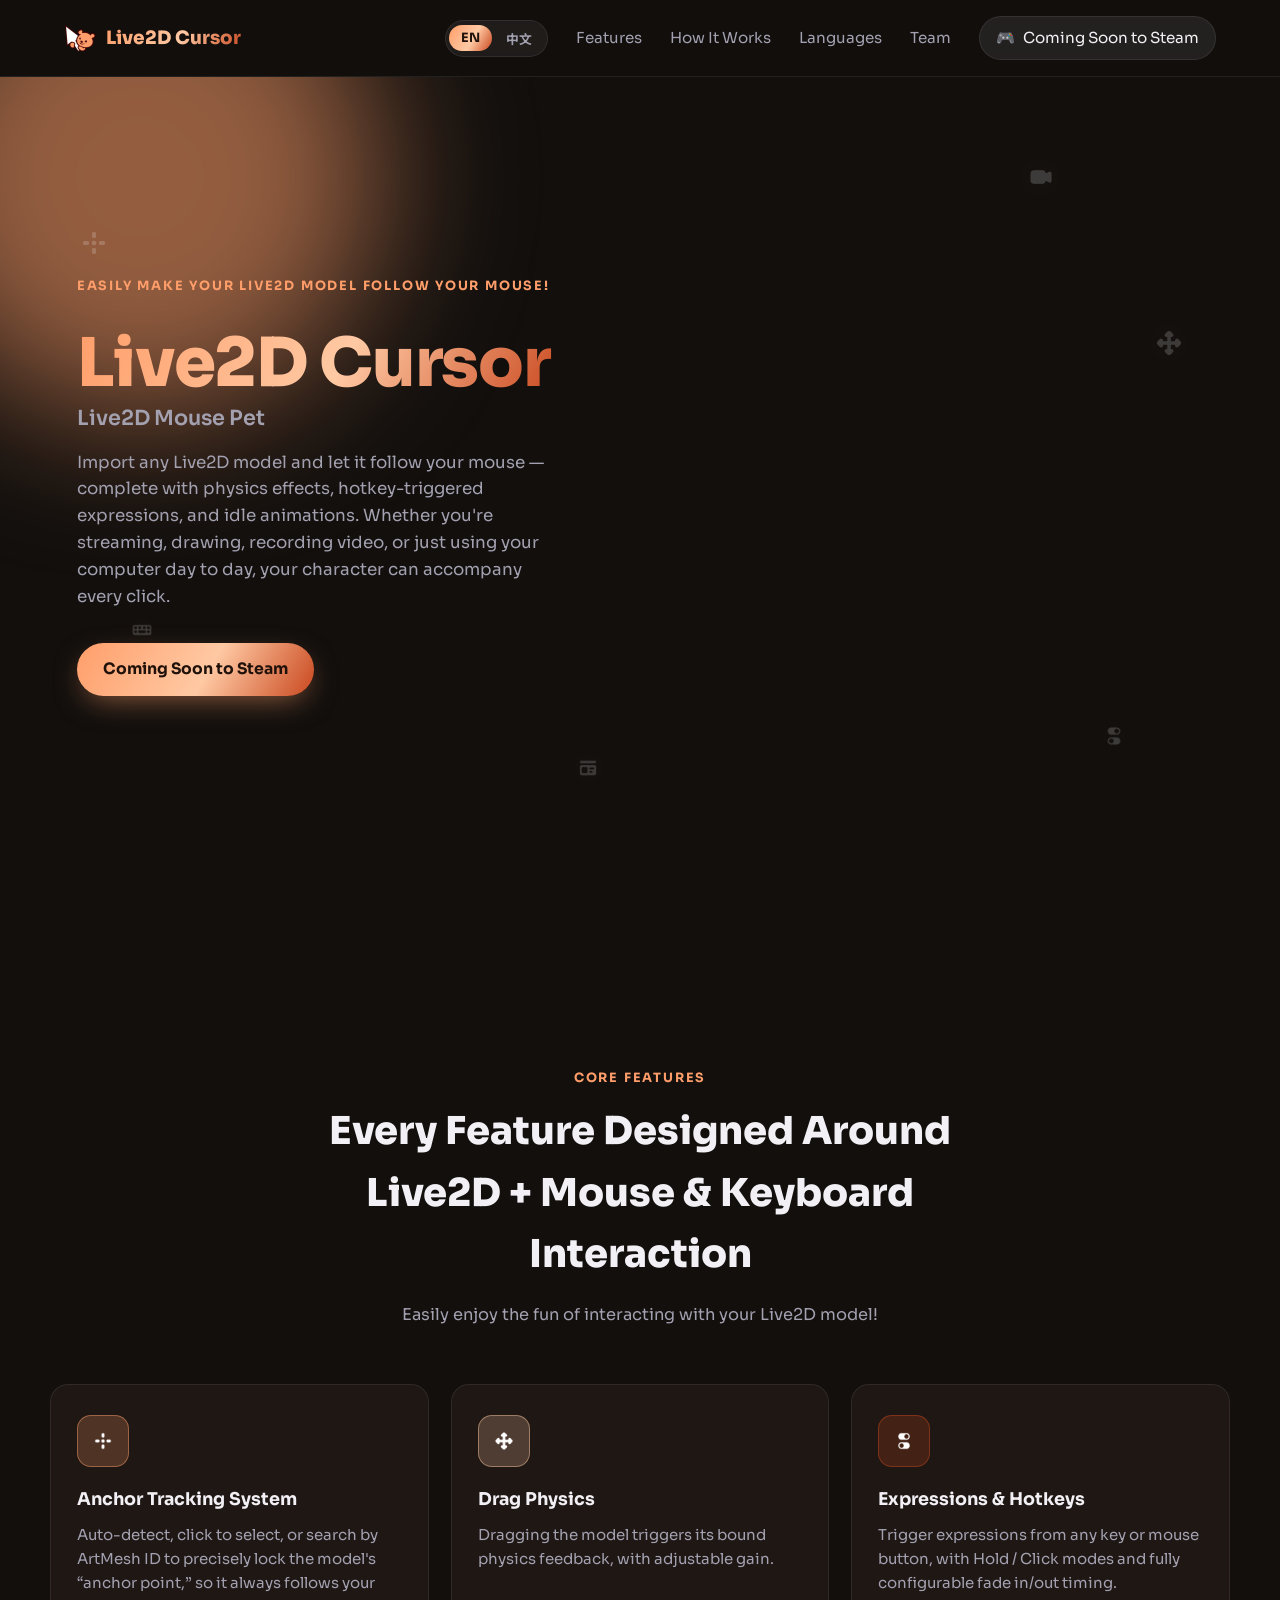
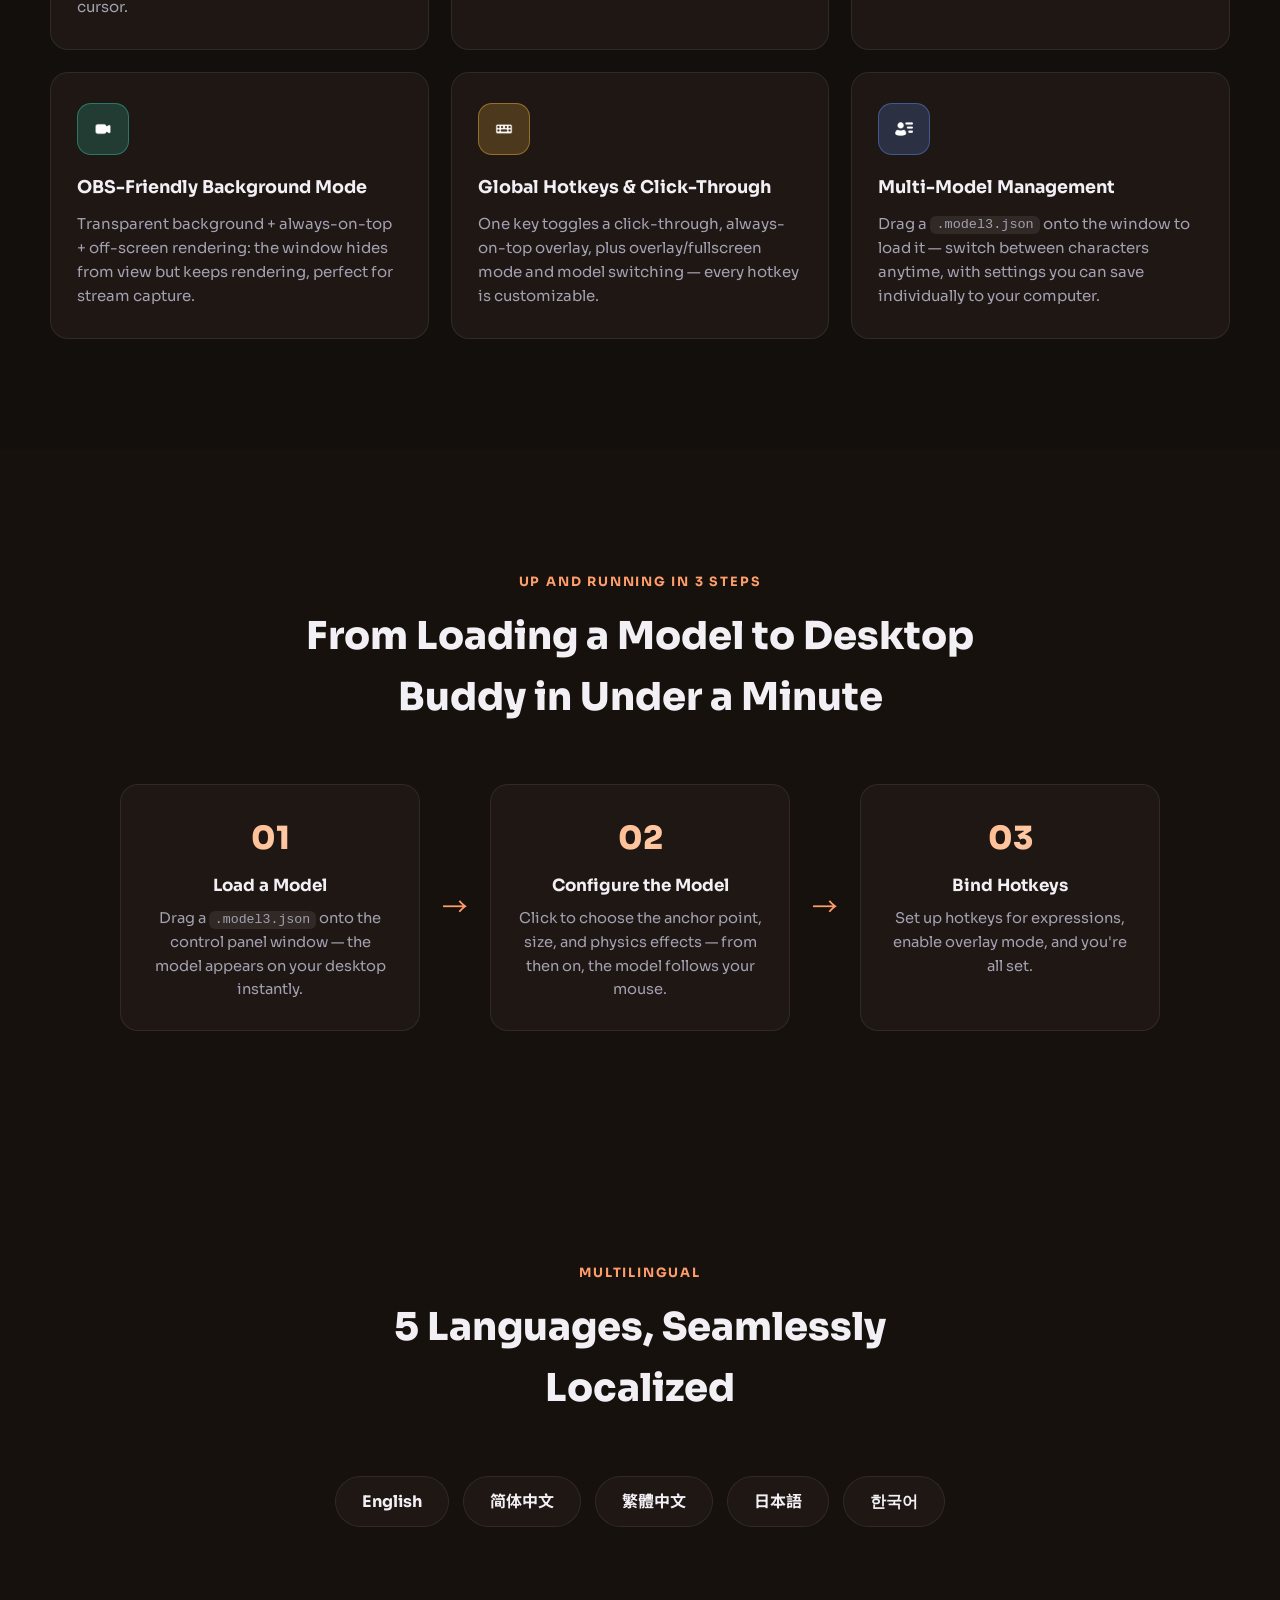
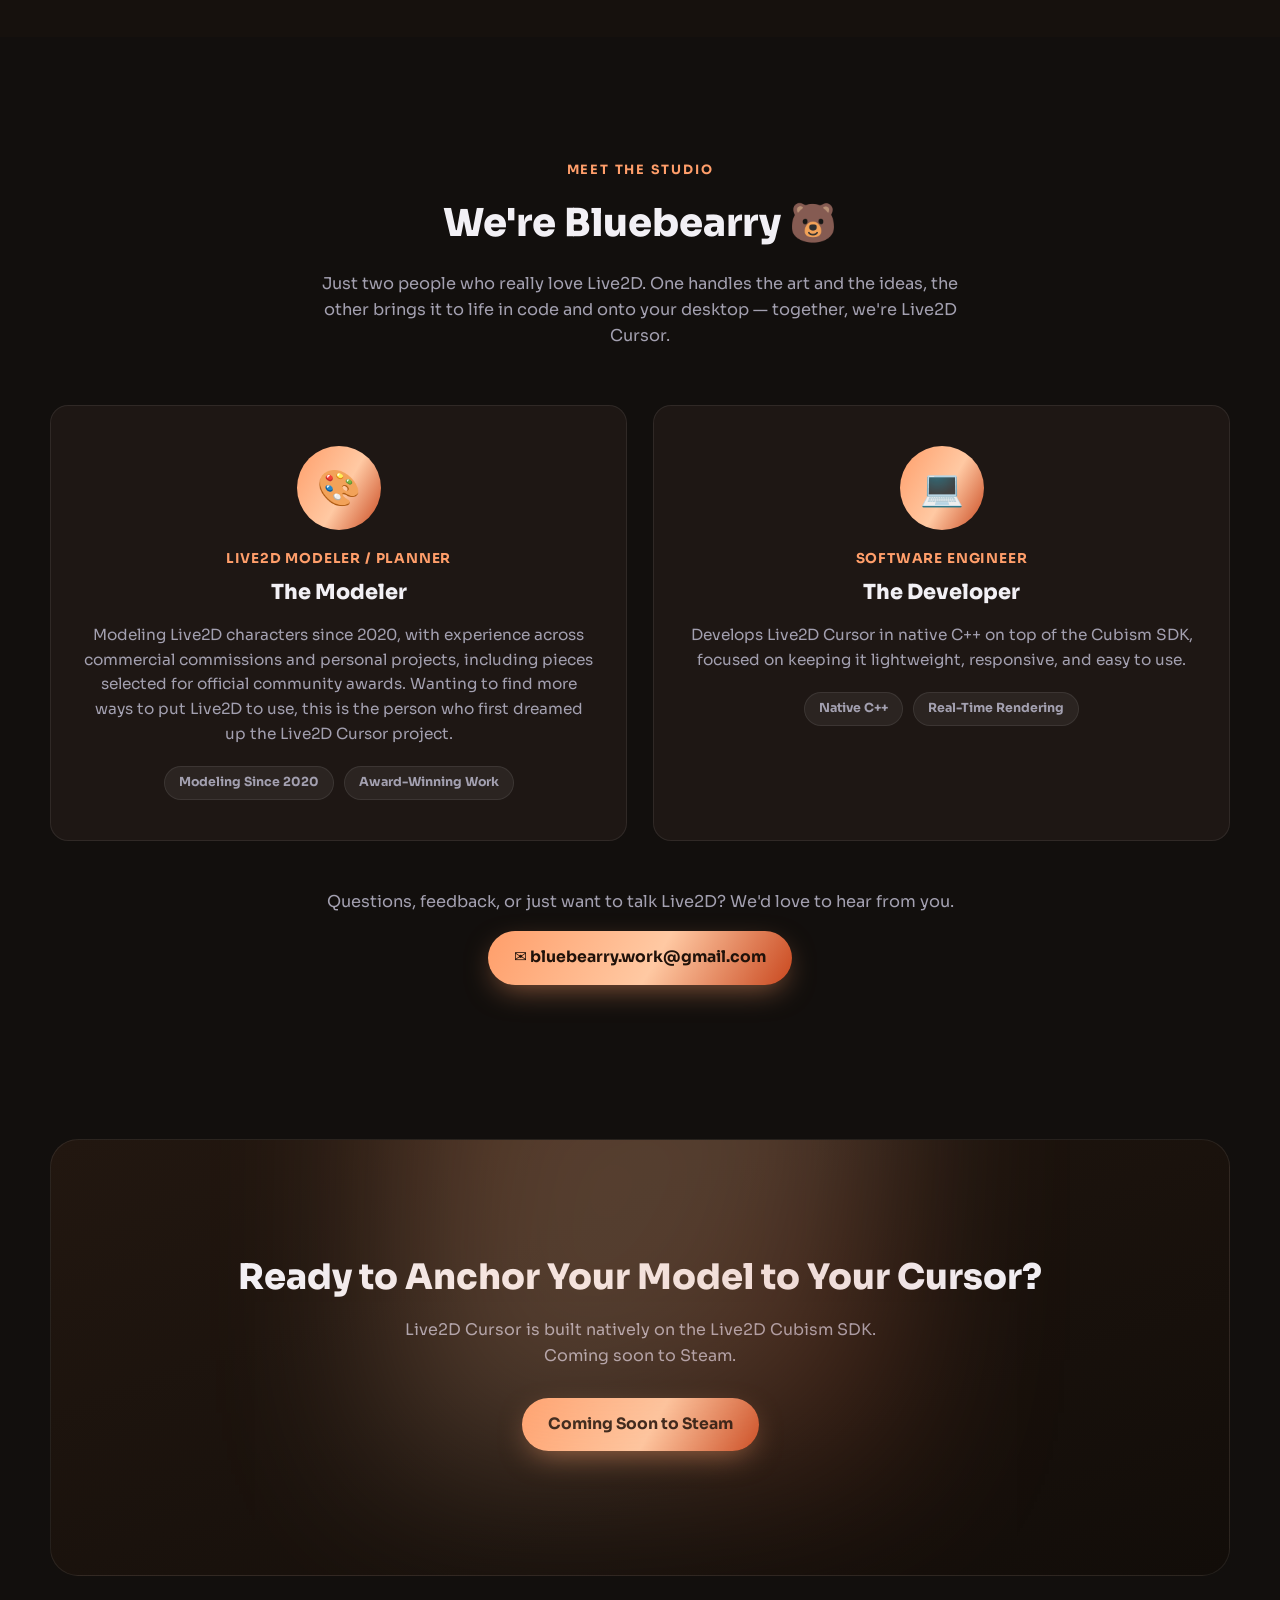
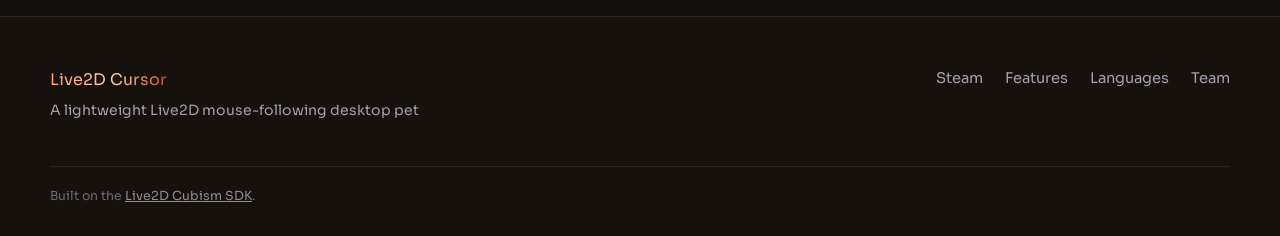
==== commit 38e15e3a: "Remove the '5 Languages' hero stat and its now-dead CSS/i18n" ====
--- a/index.html
+++ b/index.html
@@ -78,10 +78,6 @@
         <span data-i18n="hero.cta">Coming Soon to Steam</span>
       </a>
     </div>
-
-    <div class="hero-stats">
-      <div><strong>5</strong><span data-i18n="hero.stat2">Languages</span></div>
-    </div>
   </div>
 
 </header>
--- a/css/style.css
+++ b/css/style.css
@@ -318,22 +318,6 @@
 }
 .btn-ghost:hover { background: rgba(255, 255, 255, 0.12); transform: translateY(-2px); }
 
-.hero-stats {
-  display: flex;
-  gap: 36px;
-  flex-wrap: wrap;
-}
-.hero-stats div { display: flex; flex-direction: column; }
-.hero-stats strong {
-  font-size: 1.6rem;
-  font-weight: 800;
-  background: var(--grad);
-  -webkit-background-clip: text;
-  background-clip: text;
-  color: transparent;
-}
-.hero-stats span { font-size: 0.82rem; color: var(--text-dim); }
-
 /* ---------- feature grid ---------- */
 .feature-grid {
   max-width: var(--maxw);
@@ -558,7 +542,7 @@
   .feature-grid { grid-template-columns: repeat(2, 1fr); }
   .hero { justify-content: center; text-align: center; }
   .hero-inner { max-width: 640px; }
-  .hero-actions, .hero-stats { justify-content: center; }
+  .hero-actions { justify-content: center; }
   .hero-desc { margin-left: auto; margin-right: auto; }
 }
 
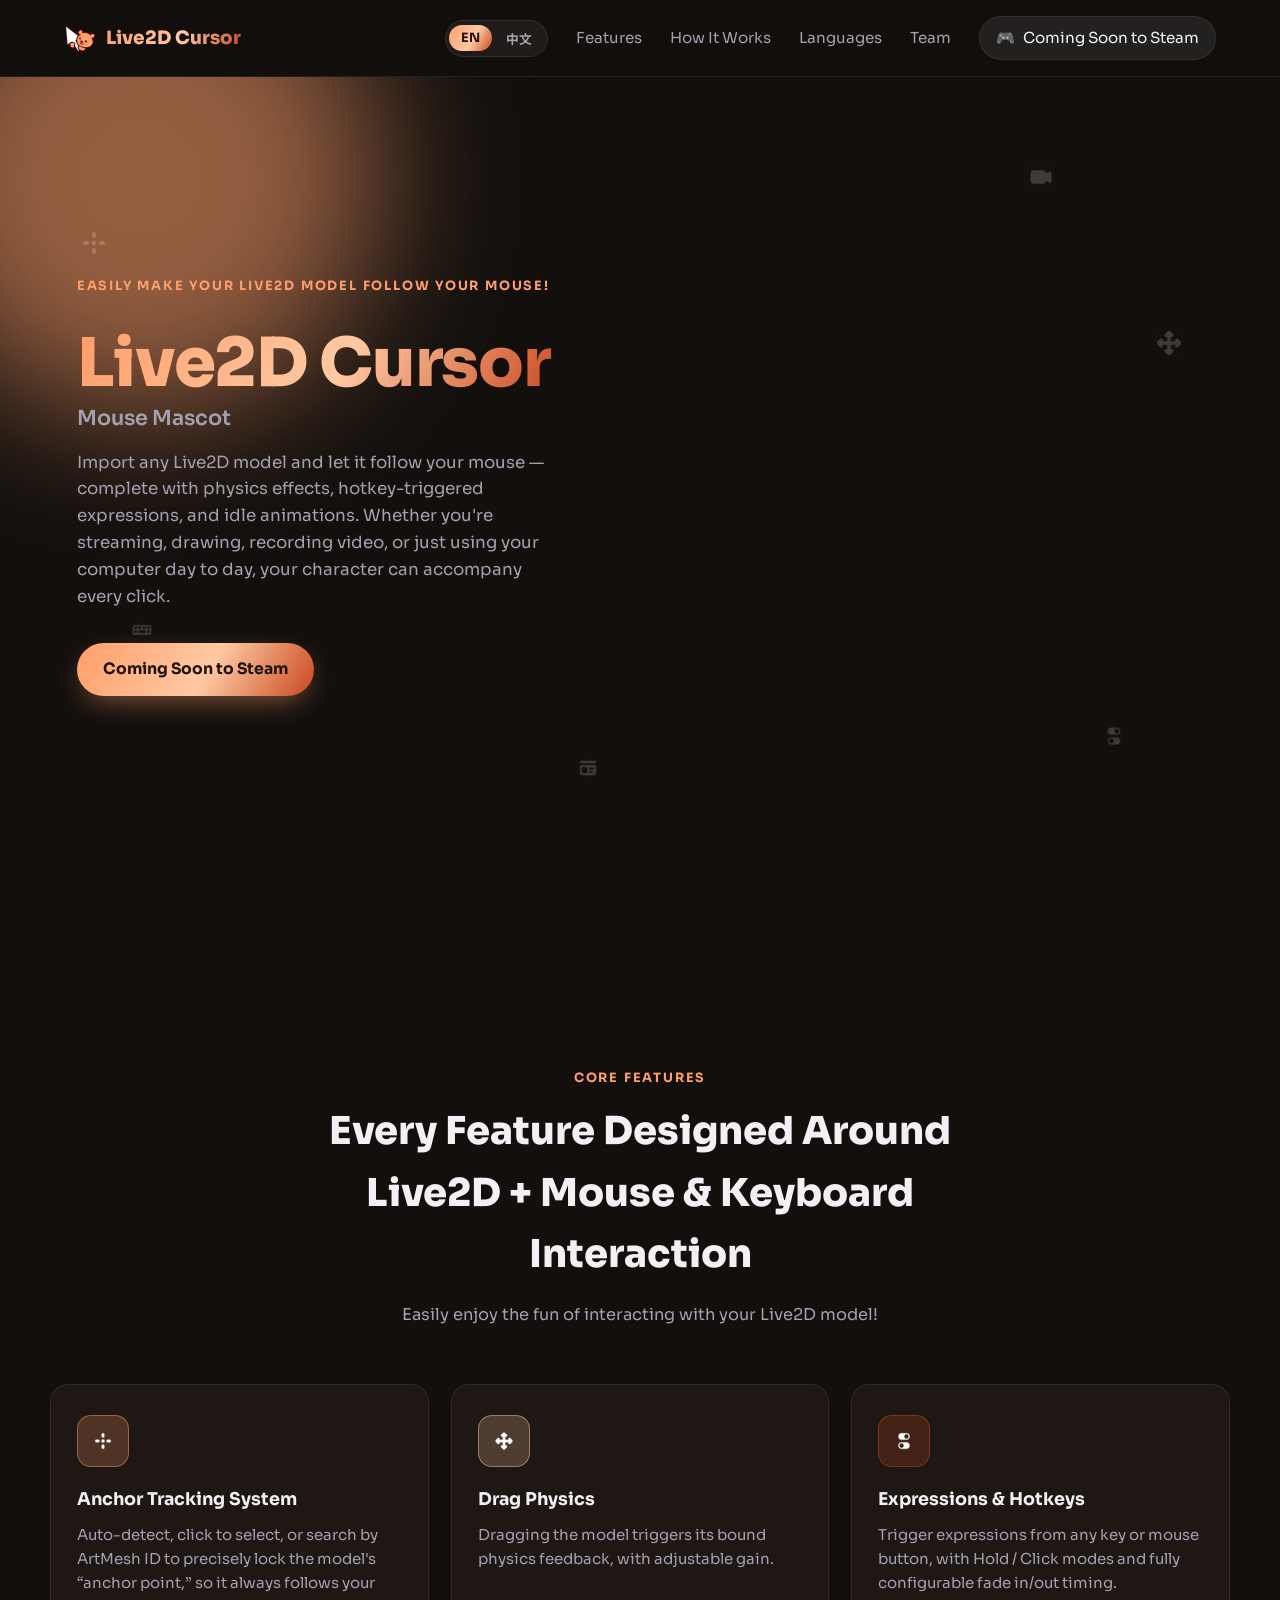
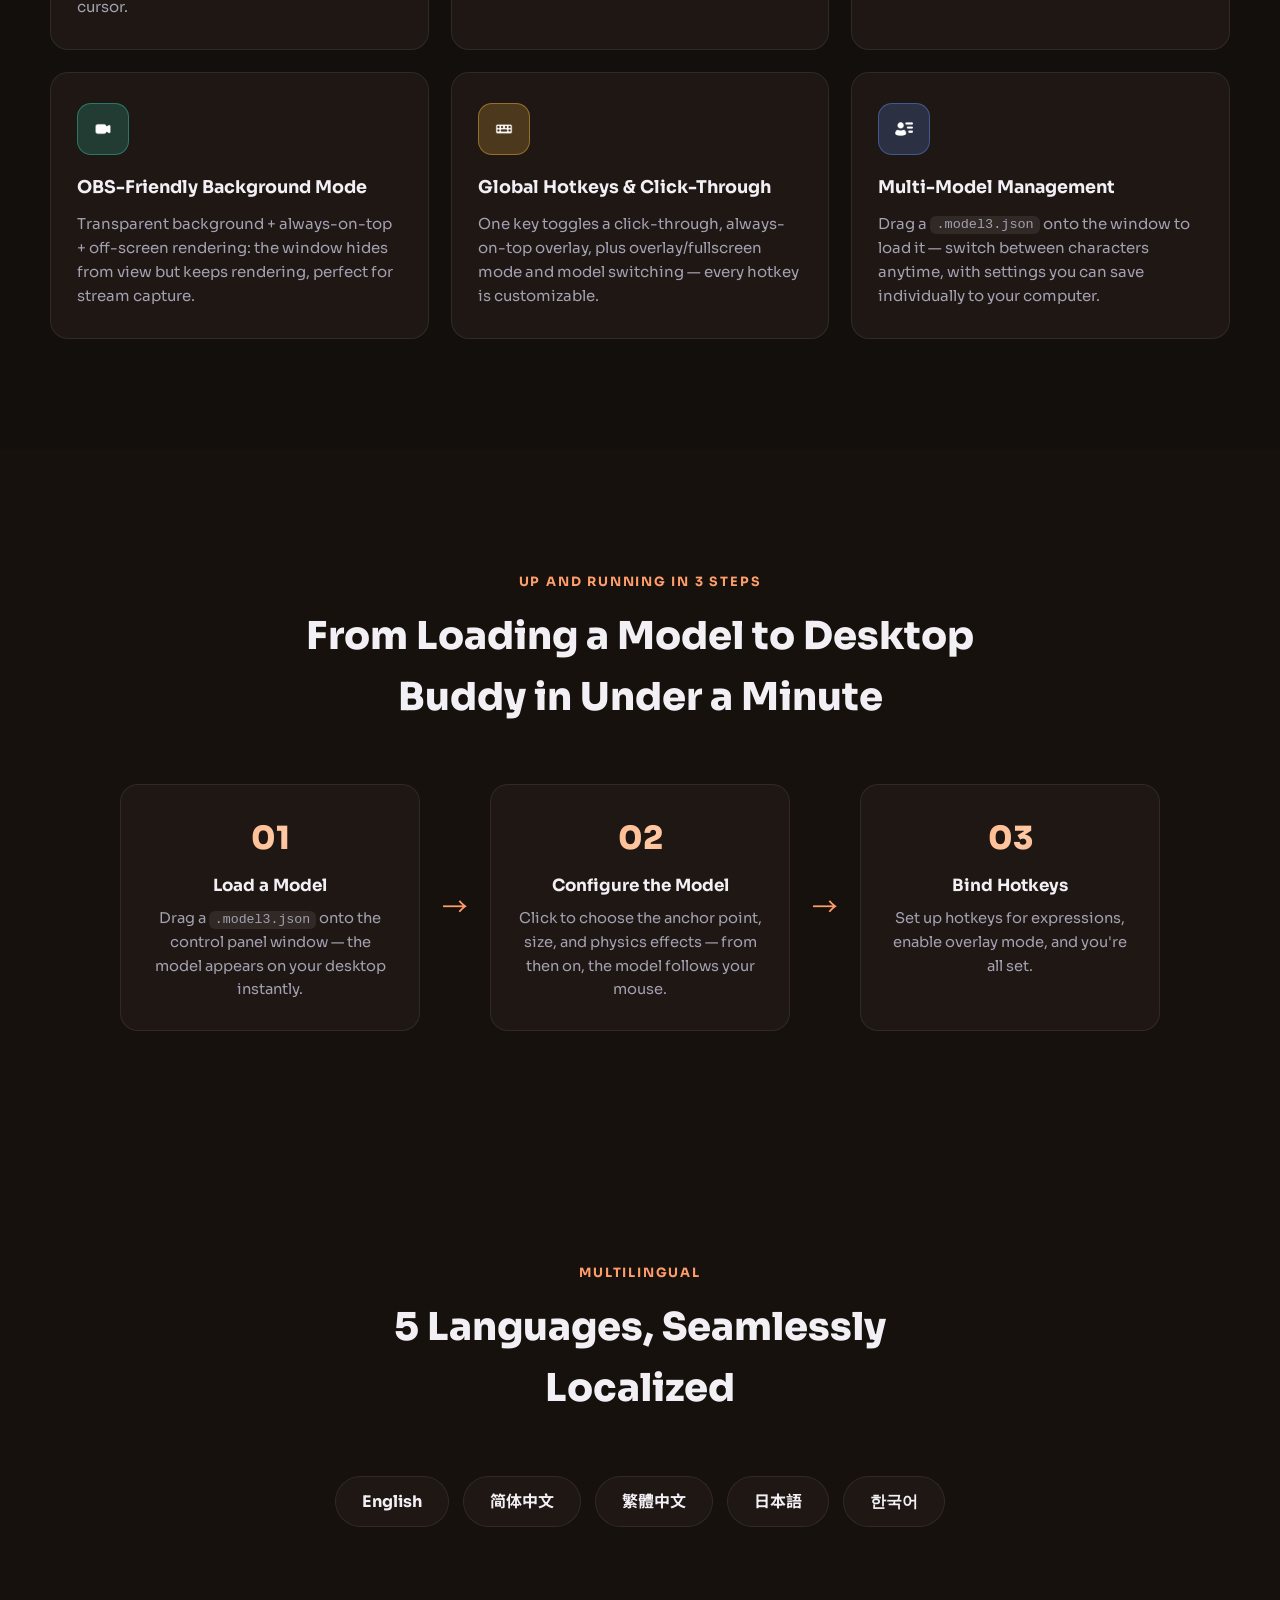
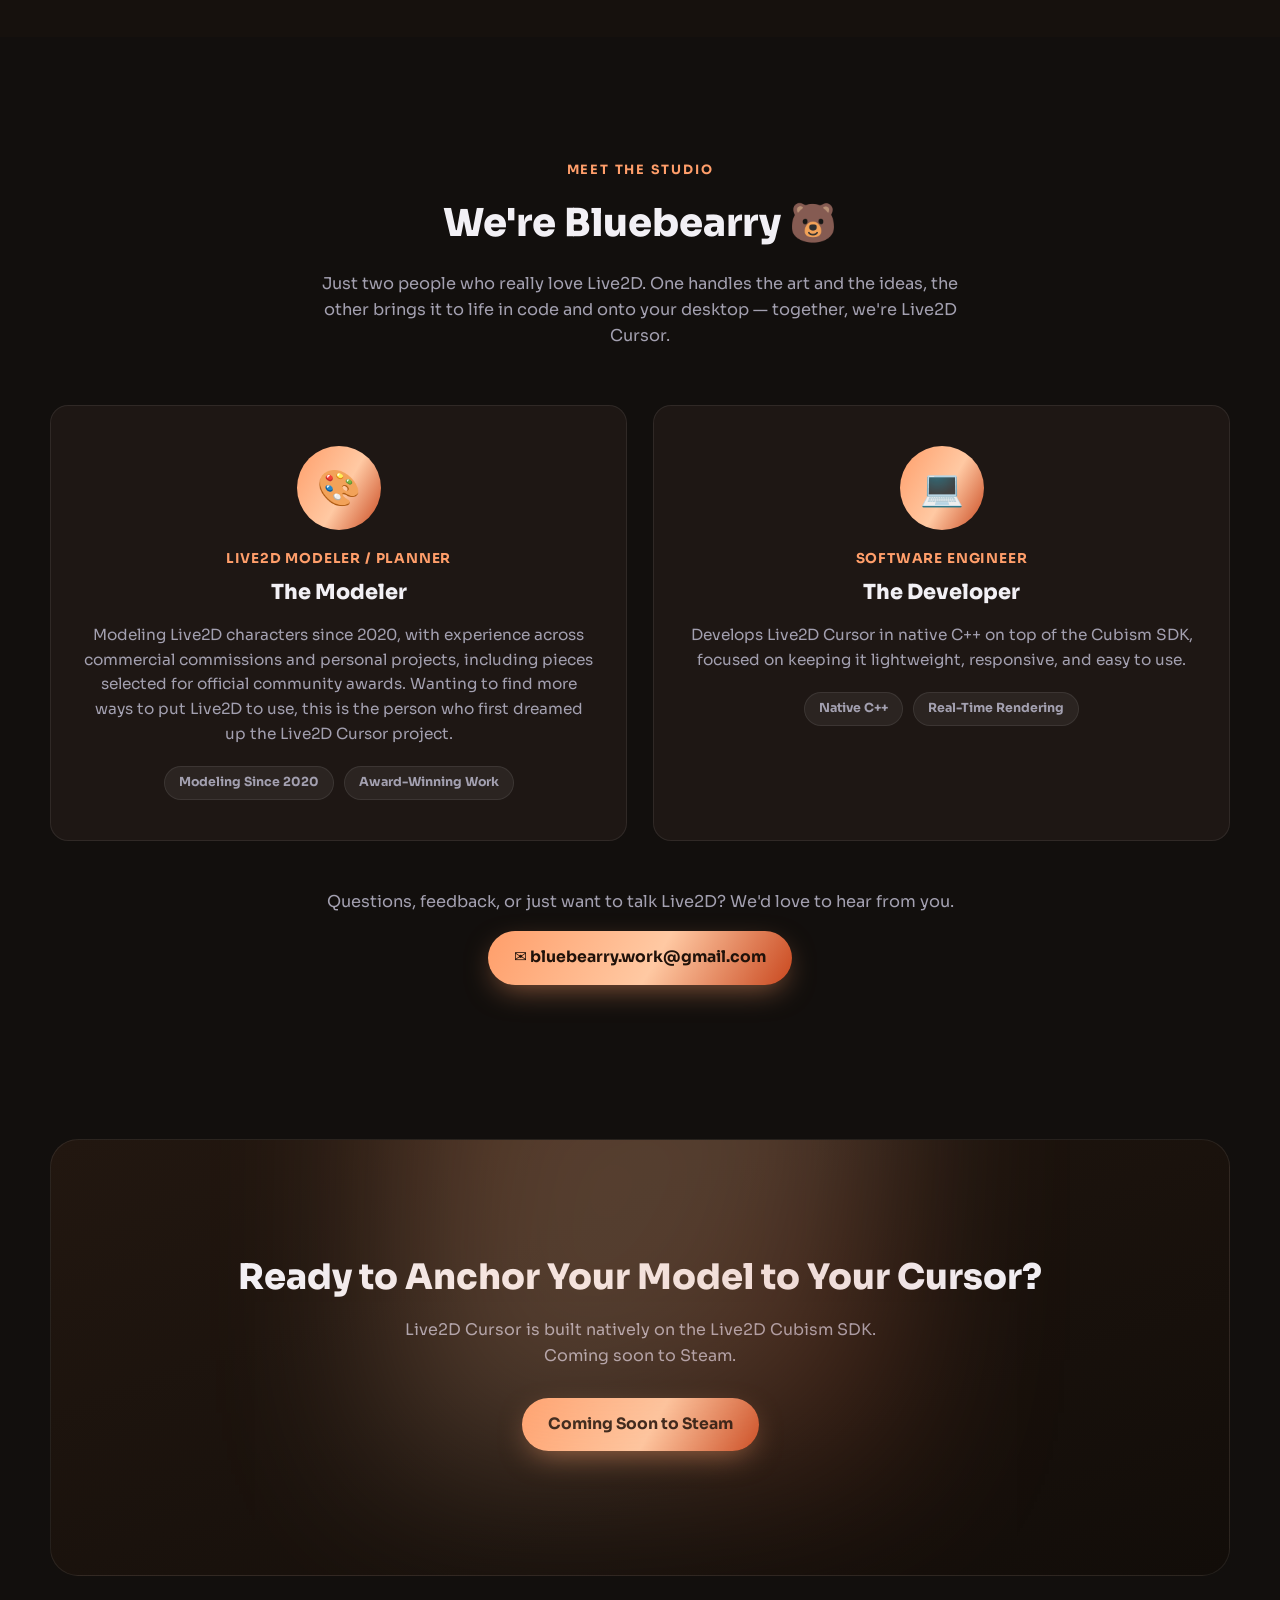
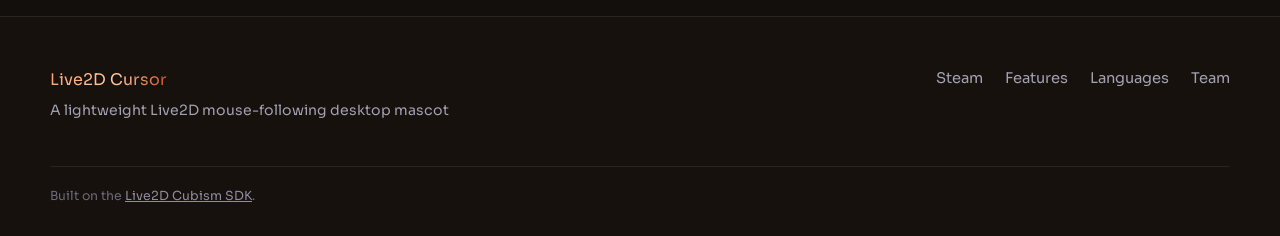
==== commit 6c1e9f7a: "Replace 'pet' wording with 'mascot' in hero subtitle and footer tagline" ====
--- a/index.html
+++ b/index.html
@@ -66,7 +66,7 @@
     <p class="eyebrow" data-i18n="hero.eyebrow">Easily Make Your Live2D Model Follow Your Mouse!</p>
     <h1 class="hero-title">
       <span class="grad-text">Live2D Cursor</span>
-      <span class="hero-sub" data-i18n="hero.sub">Live2D Mouse Pet</span>
+      <span class="hero-sub" data-i18n="hero.sub">Mouse Mascot</span>
     </h1>
     <p class="hero-desc" data-i18n="hero.desc">
       Import any Live2D model and let it follow your mouse — complete with physics effects, hotkey-triggered expressions, and idle animations.
@@ -236,7 +236,7 @@
   <div class="footer-inner">
     <div class="footer-brand">
       <span class="brand-text">Live2D Cursor</span>
-      <p data-i18n="footer.tagline">A lightweight Live2D mouse-following desktop pet</p>
+      <p data-i18n="footer.tagline">A lightweight Live2D mouse-following desktop mascot</p>
     </div>
     <div class="footer-links">
       <a href="#" target="_blank" rel="noopener" class="js-steam-link">Steam</a>
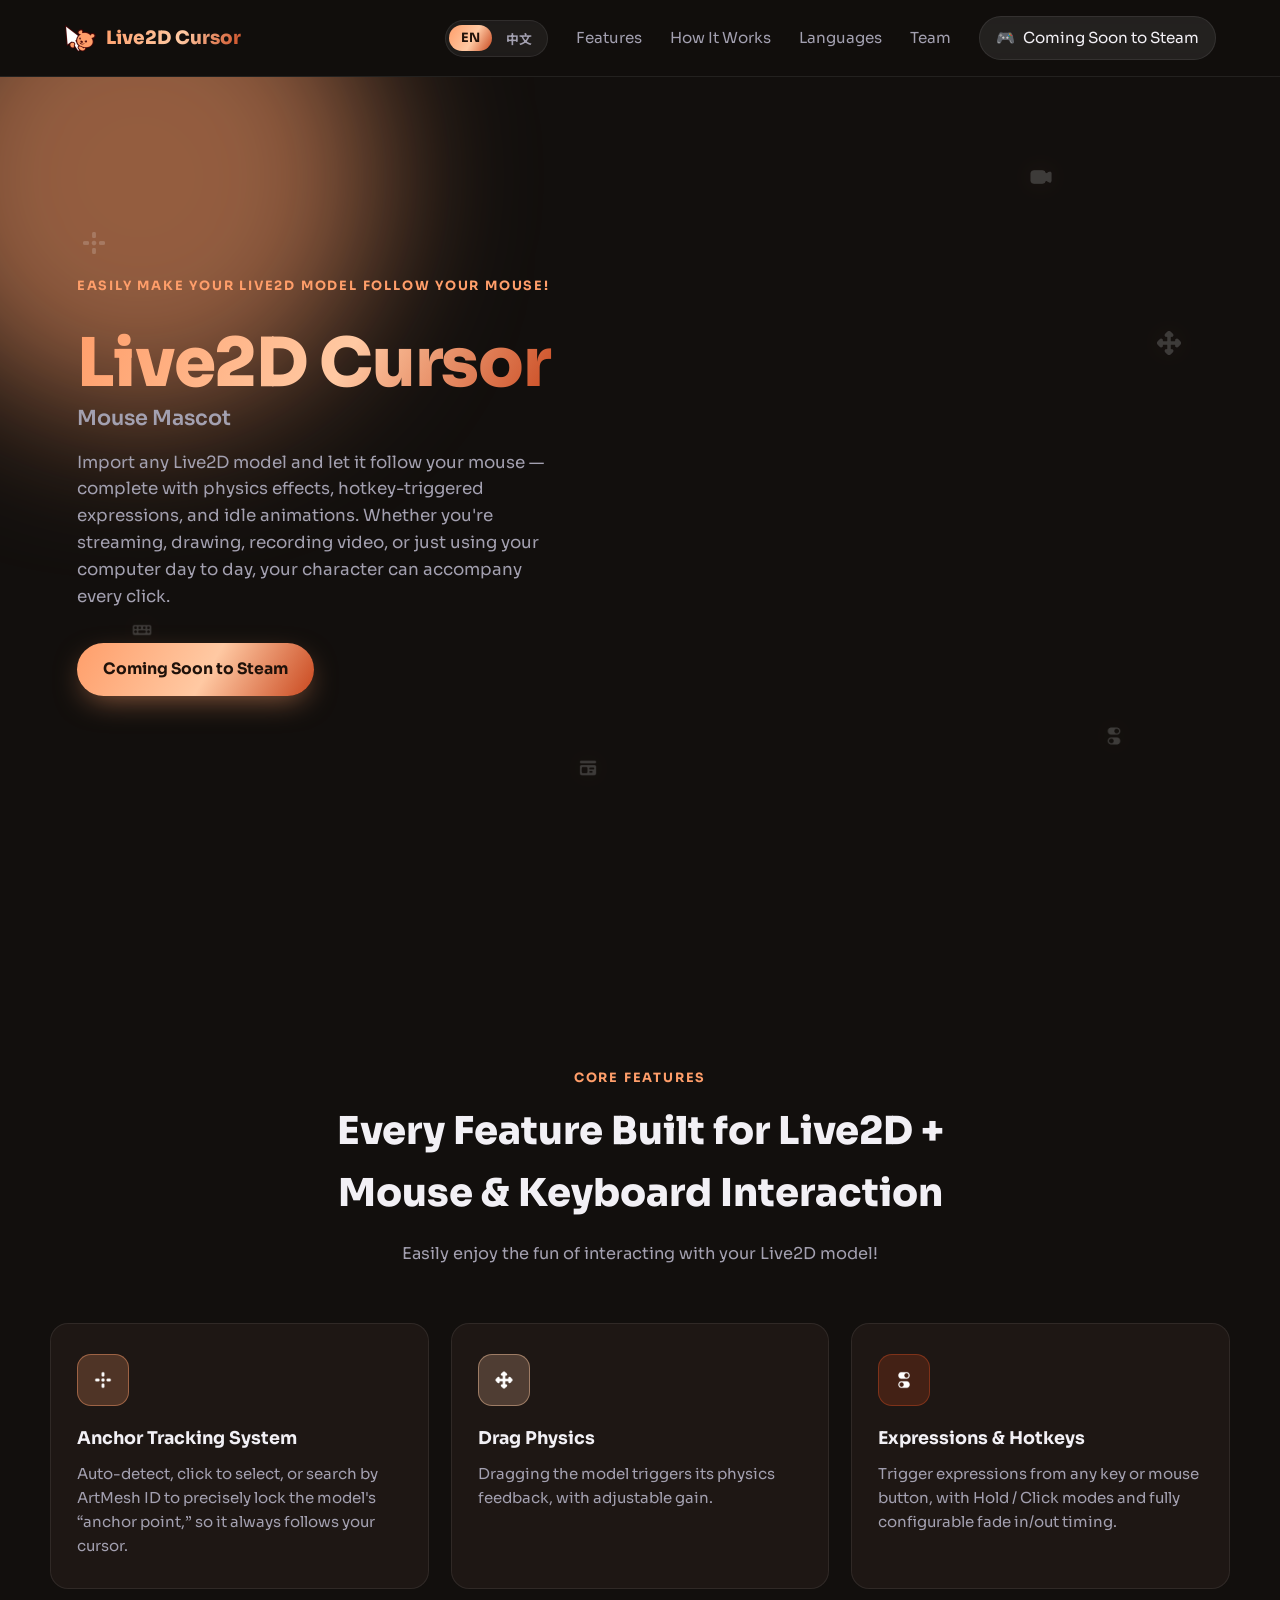
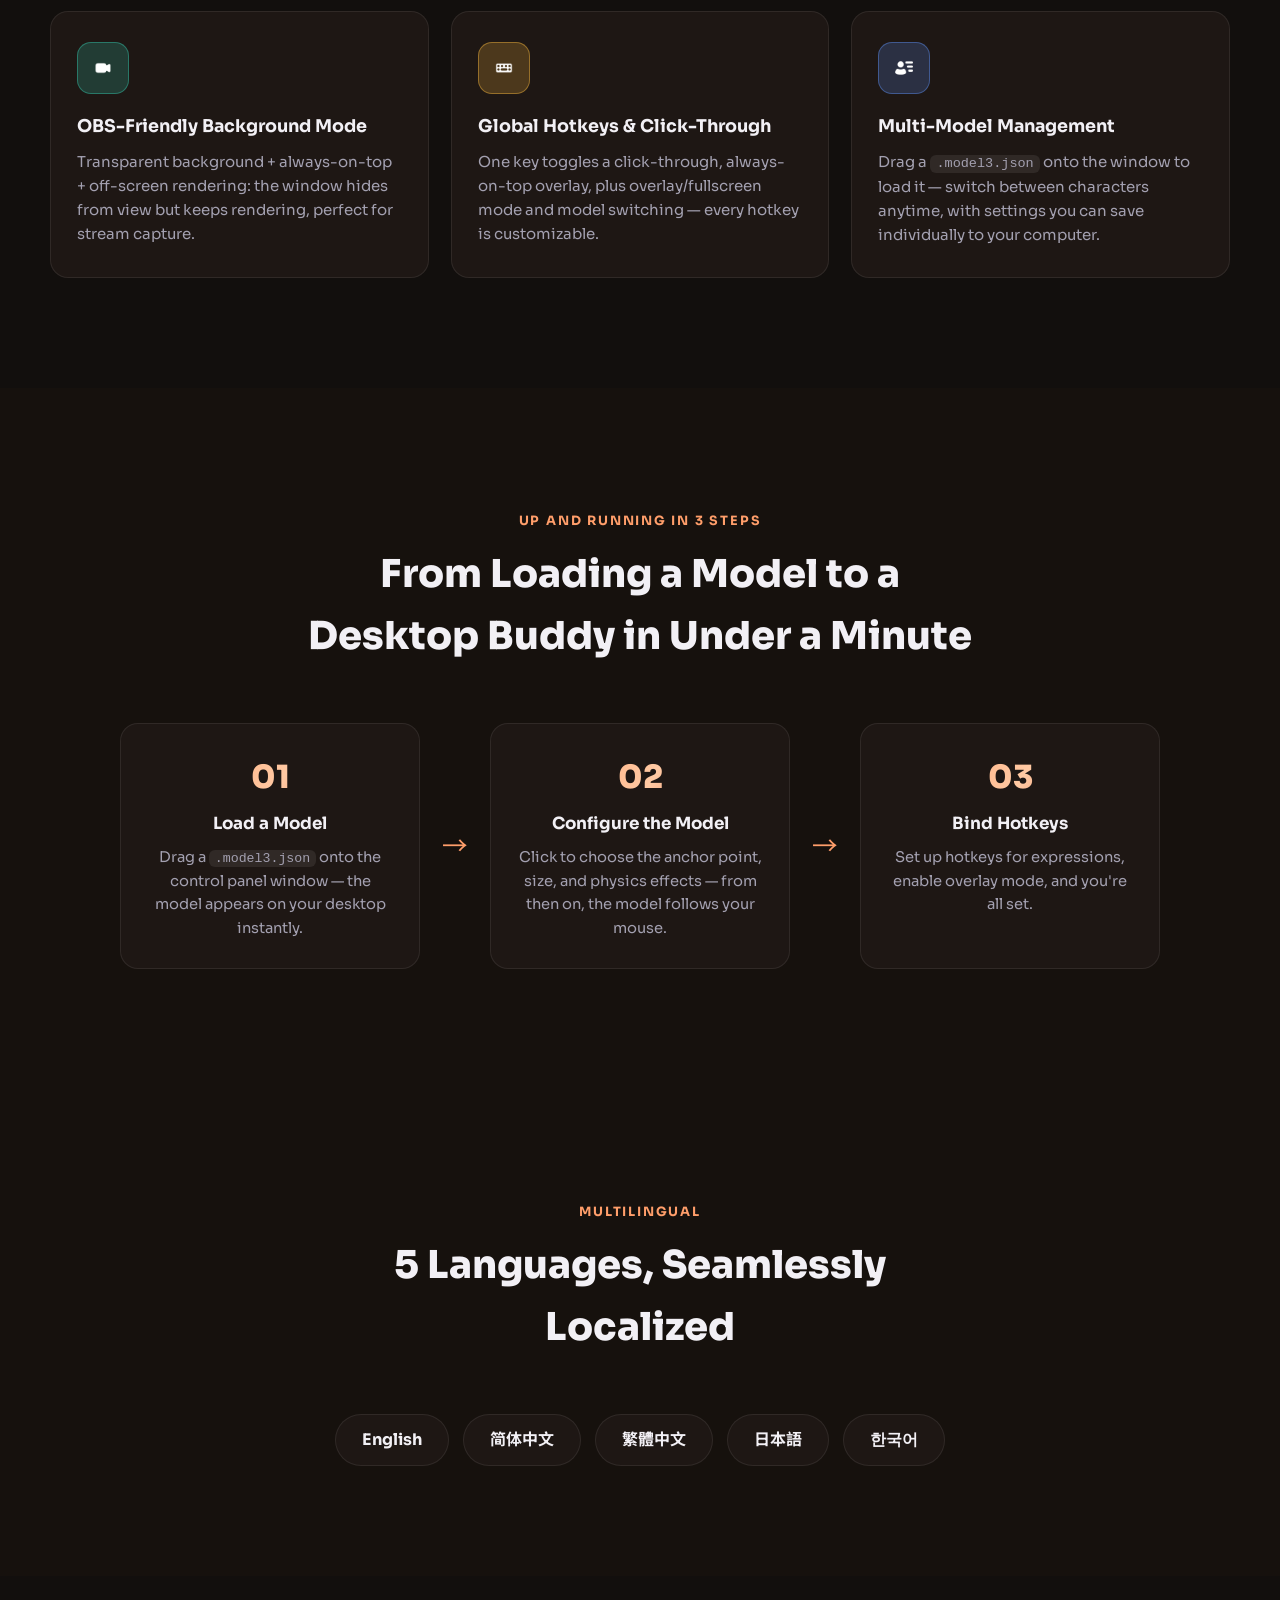
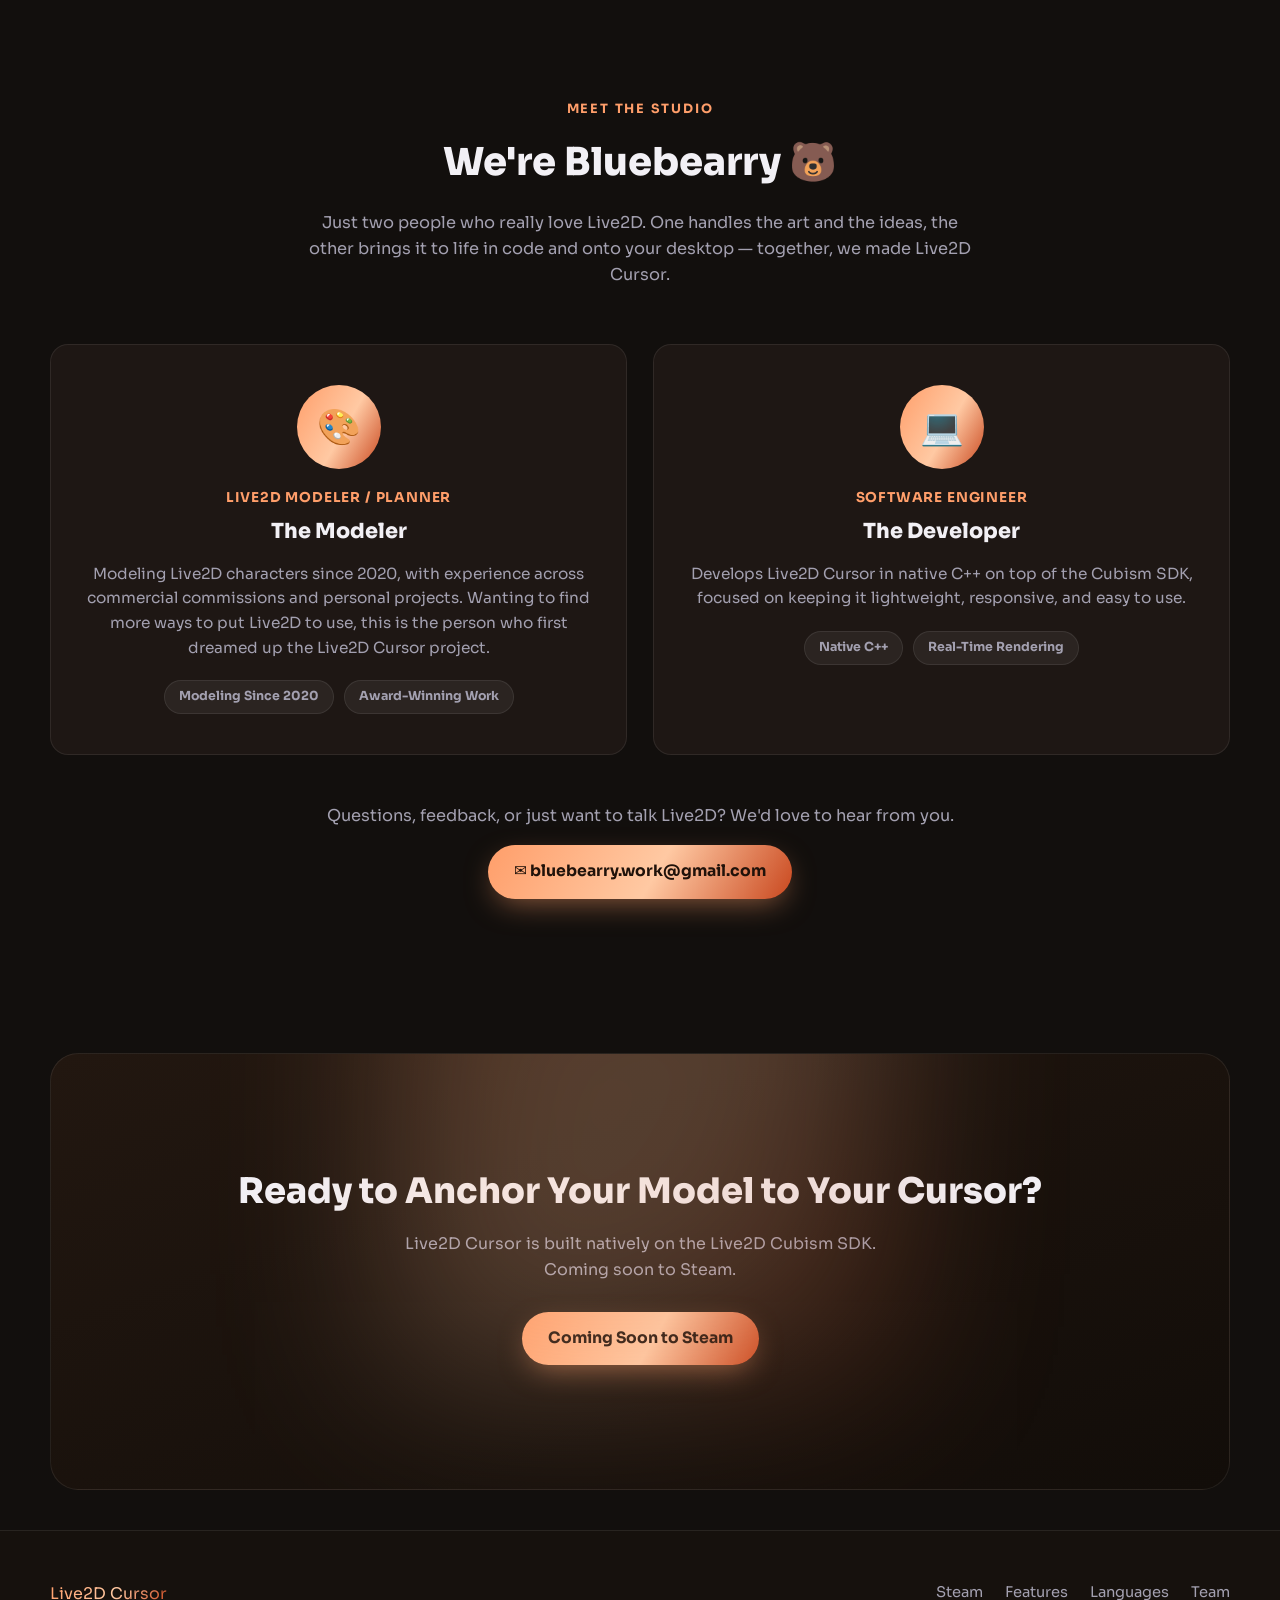
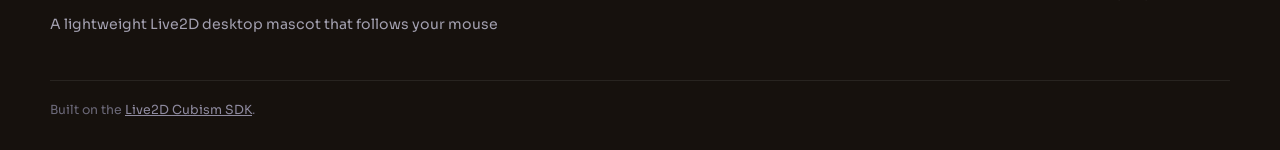
==== commit 458618c7: "Fix awkward literal-translation English phrasing site-wide; remove awards clause from modeler bio (E" ====
--- a/index.html
+++ b/index.html
@@ -88,7 +88,7 @@
 <section class="section" id="features">
   <div class="section-head">
     <p class="eyebrow center" data-i18n="features.eyebrow">Core Features</p>
-    <h2 data-i18n="features.h2">Every Feature Designed Around Live2D + Mouse &amp; Keyboard Interaction</h2>
+    <h2 data-i18n="features.h2">Every Feature Built for Live2D + Mouse &amp; Keyboard Interaction</h2>
     <p class="section-desc" data-i18n="features.desc">Easily enjoy the fun of interacting with your Live2D model!</p>
   </div>
 
@@ -103,7 +103,7 @@
     <article class="feature-card reveal">
       <div class="feature-icon" style="--tint:#FFC9A3"><img src="assets/icons/cursor-move.png" alt=""></div>
       <h3 data-i18n="features.f2.title">Drag Physics</h3>
-      <p data-i18n="features.f2.desc">Dragging the model triggers its bound physics feedback, with adjustable gain.</p>
+      <p data-i18n="features.f2.desc">Dragging the model triggers its physics feedback, with adjustable gain.</p>
     </article>
 
     <article class="feature-card reveal">
@@ -137,7 +137,7 @@
 <section class="section alt" id="how">
   <div class="section-head">
     <p class="eyebrow center" data-i18n="how.eyebrow">Up and Running in 3 Steps</p>
-    <h2 data-i18n="how.h2">From Loading a Model to Desktop Buddy in Under a Minute</h2>
+    <h2 data-i18n="how.h2">From Loading a Model to a Desktop Buddy in Under a Minute</h2>
   </div>
 
   <div class="steps">
@@ -182,7 +182,7 @@
   <div class="section-head">
     <p class="eyebrow center" data-i18n="team.eyebrow">Meet the Studio</p>
     <h2 data-i18n="team.h1">We're Bluebearry 🐻</h2>
-    <p class="section-desc" data-i18n="team.desc">Just two people who really love Live2D. One handles the art and the ideas, the other brings it to life in code and onto your desktop — together, we're Live2D Cursor.</p>
+    <p class="section-desc" data-i18n="team.desc">Just two people who really love Live2D. One handles the art and the ideas, the other brings it to life in code and onto your desktop — together, we made Live2D Cursor.</p>
   </div>
 
   <div class="team-grid">
@@ -191,7 +191,7 @@
       <div class="team-avatar" aria-hidden="true">🎨</div>
       <p class="team-role" data-i18n="team.modeler.role">Live2D Modeler / Planner</p>
       <h3 data-i18n="team.modeler.name">The Modeler</h3>
-      <p class="team-bio" data-i18n="team.modeler.bio">Modeling Live2D characters since 2020, with experience across commercial commissions and personal projects, including pieces selected for official community awards. Wanting to find more ways to put Live2D to use, this is the person who first dreamed up the Live2D Cursor project.</p>
+      <p class="team-bio" data-i18n="team.modeler.bio">Modeling Live2D characters since 2020, with experience across commercial commissions and personal projects. Wanting to find more ways to put Live2D to use, this is the person who first dreamed up the Live2D Cursor project.</p>
       <div class="team-tags">
         <span class="team-tag" data-i18n="team.modeler.tag1">Modeling Since 2020</span>
         <span class="team-tag" data-i18n="team.modeler.tag2">Award-Winning Work</span>
@@ -236,7 +236,7 @@
   <div class="footer-inner">
     <div class="footer-brand">
       <span class="brand-text">Live2D Cursor</span>
-      <p data-i18n="footer.tagline">A lightweight Live2D mouse-following desktop mascot</p>
+      <p data-i18n="footer.tagline">A lightweight Live2D desktop mascot that follows your mouse</p>
     </div>
     <div class="footer-links">
       <a href="#" target="_blank" rel="noopener" class="js-steam-link">Steam</a>
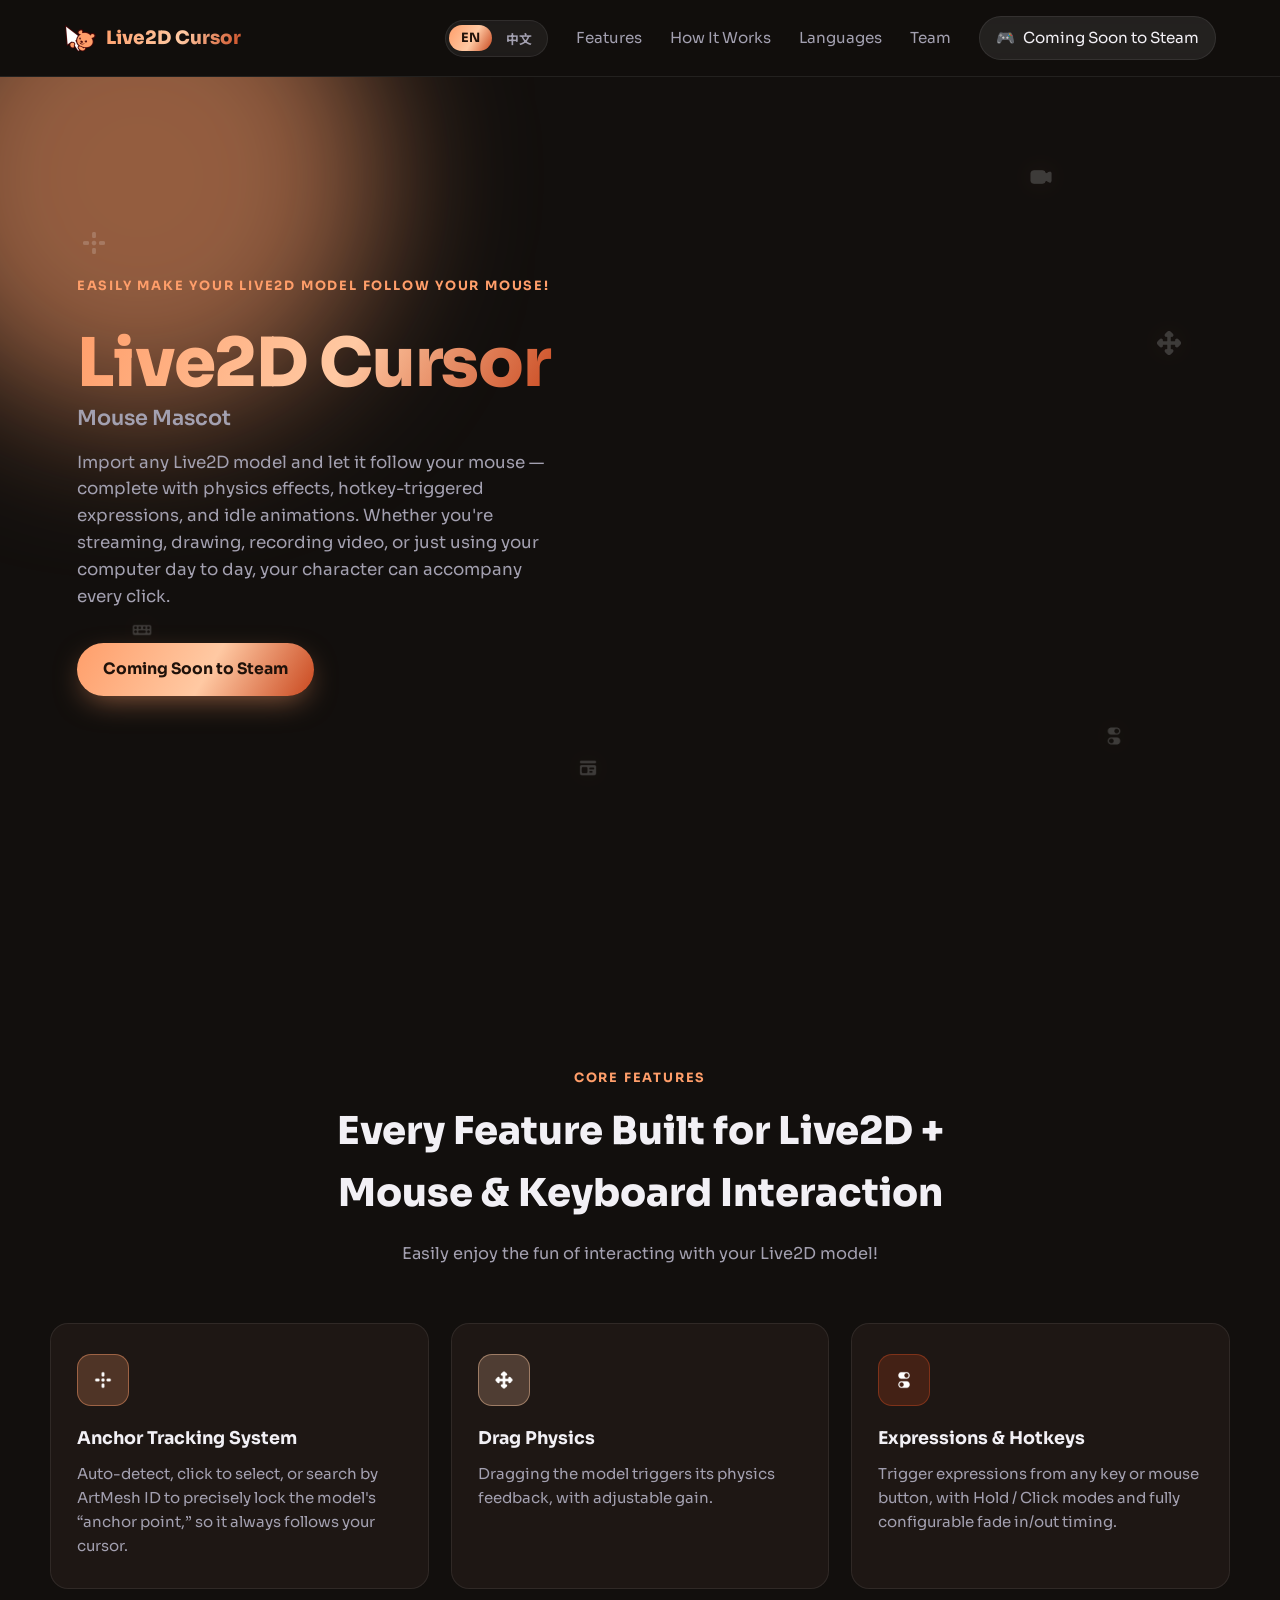
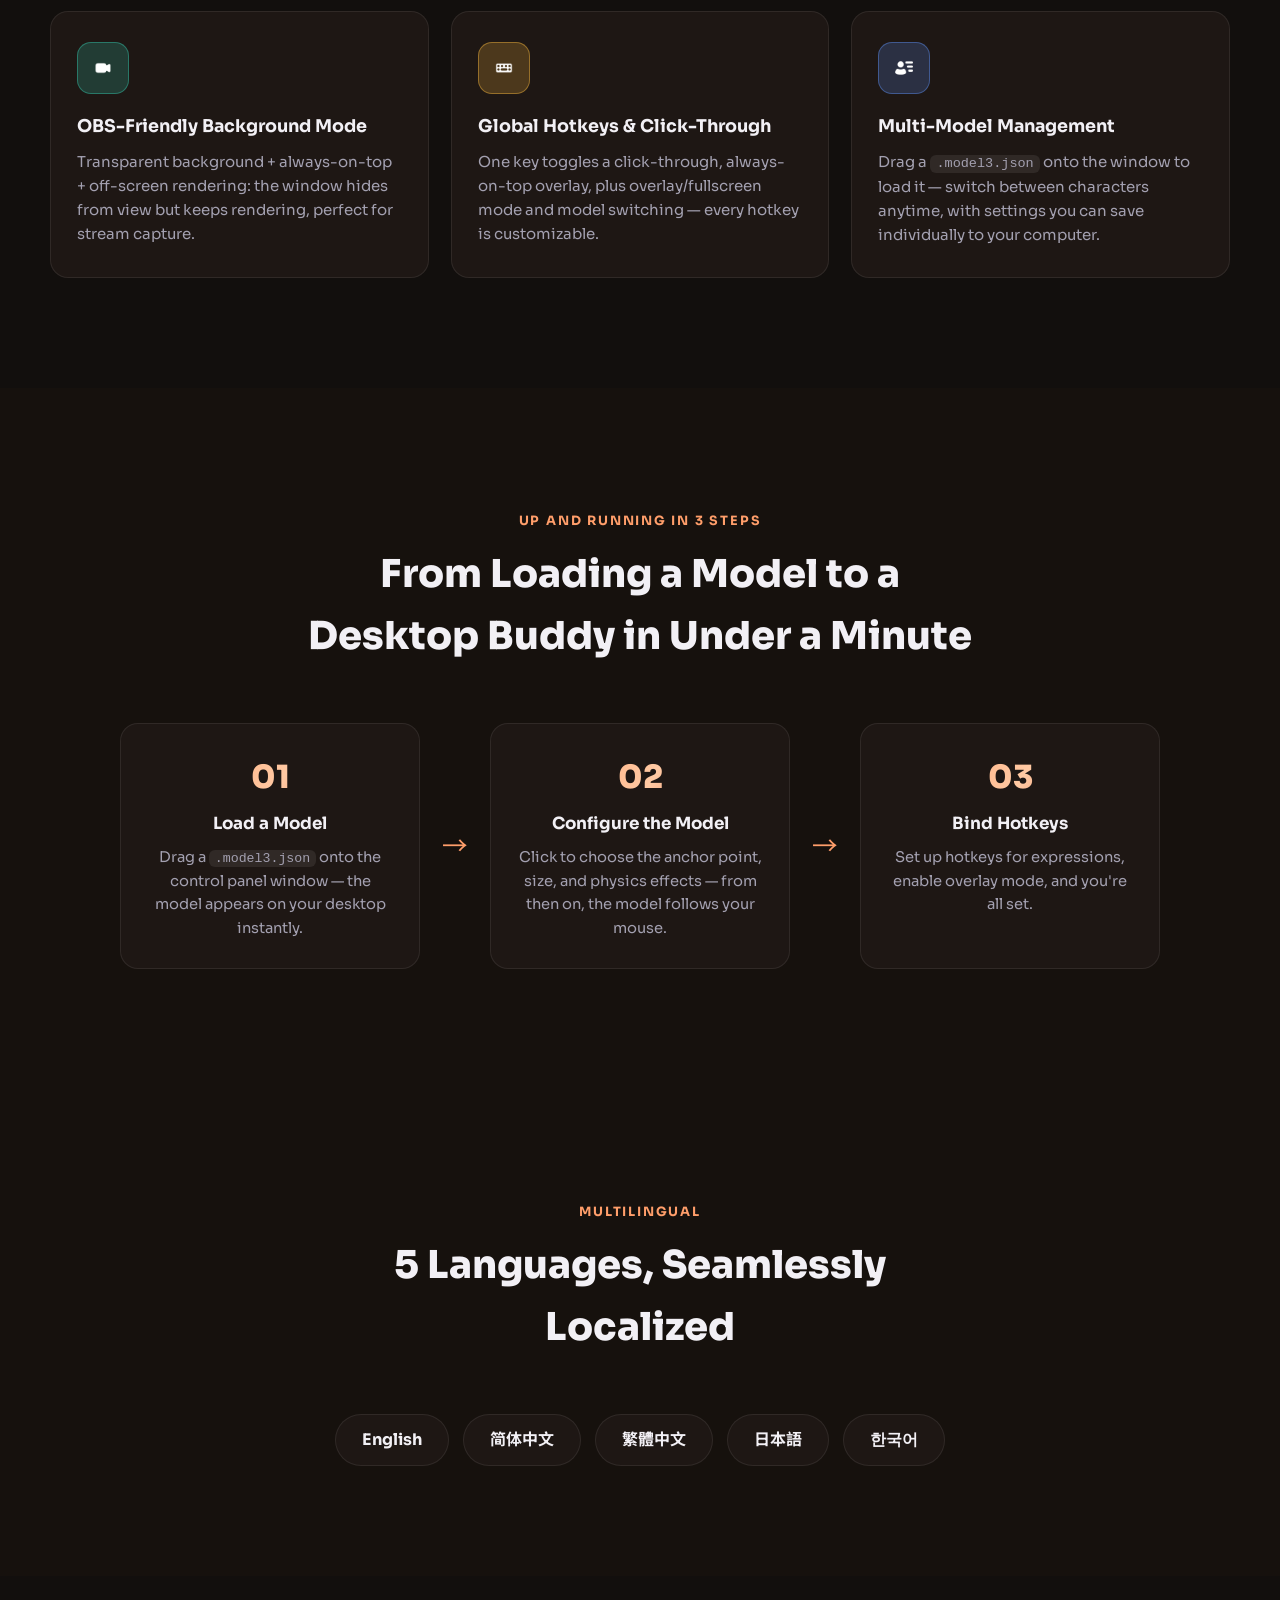
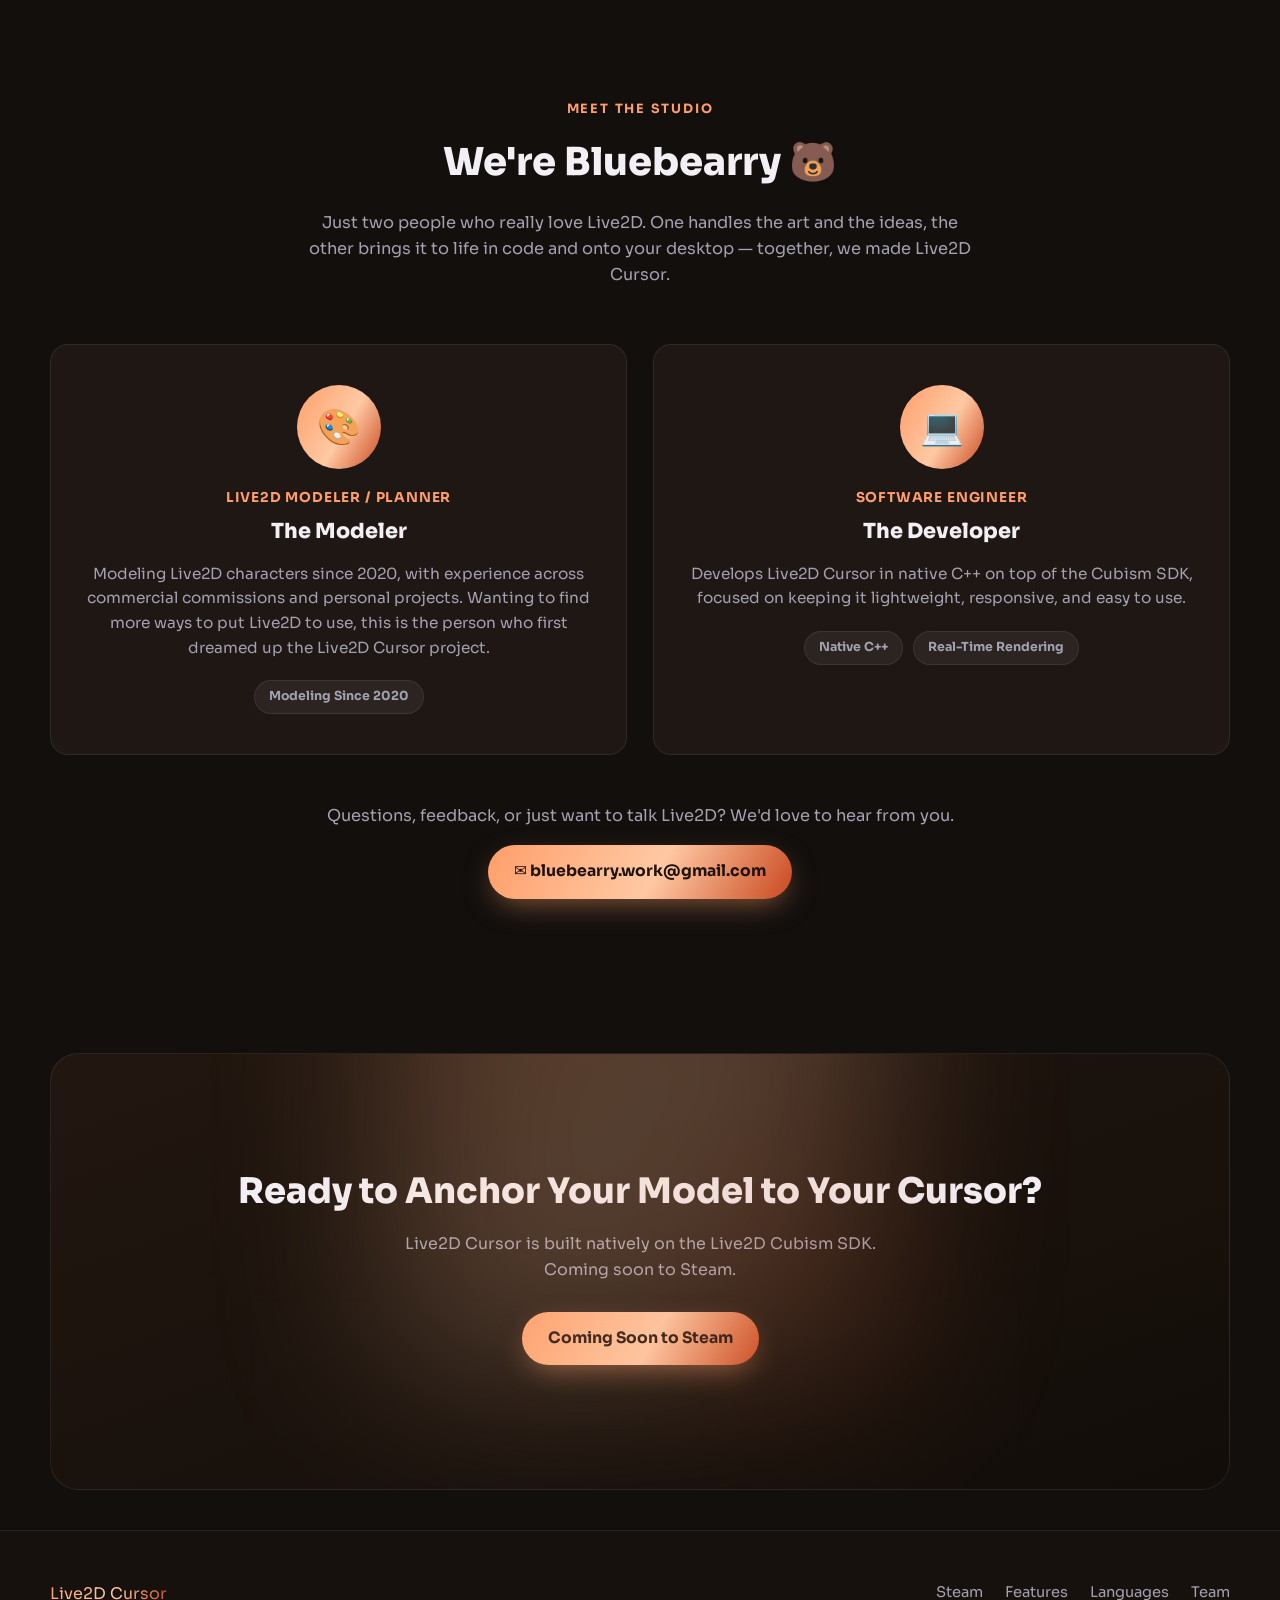
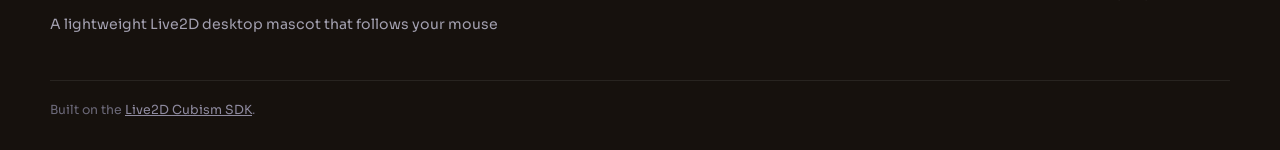
==== commit d119f096: "Remove the 'Award-Winning Work' tag from the modeler card (both languages)" ====
--- a/index.html
+++ b/index.html
@@ -194,7 +194,6 @@
       <p class="team-bio" data-i18n="team.modeler.bio">Modeling Live2D characters since 2020, with experience across commercial commissions and personal projects. Wanting to find more ways to put Live2D to use, this is the person who first dreamed up the Live2D Cursor project.</p>
       <div class="team-tags">
         <span class="team-tag" data-i18n="team.modeler.tag1">Modeling Since 2020</span>
-        <span class="team-tag" data-i18n="team.modeler.tag2">Award-Winning Work</span>
       </div>
     </article>
 
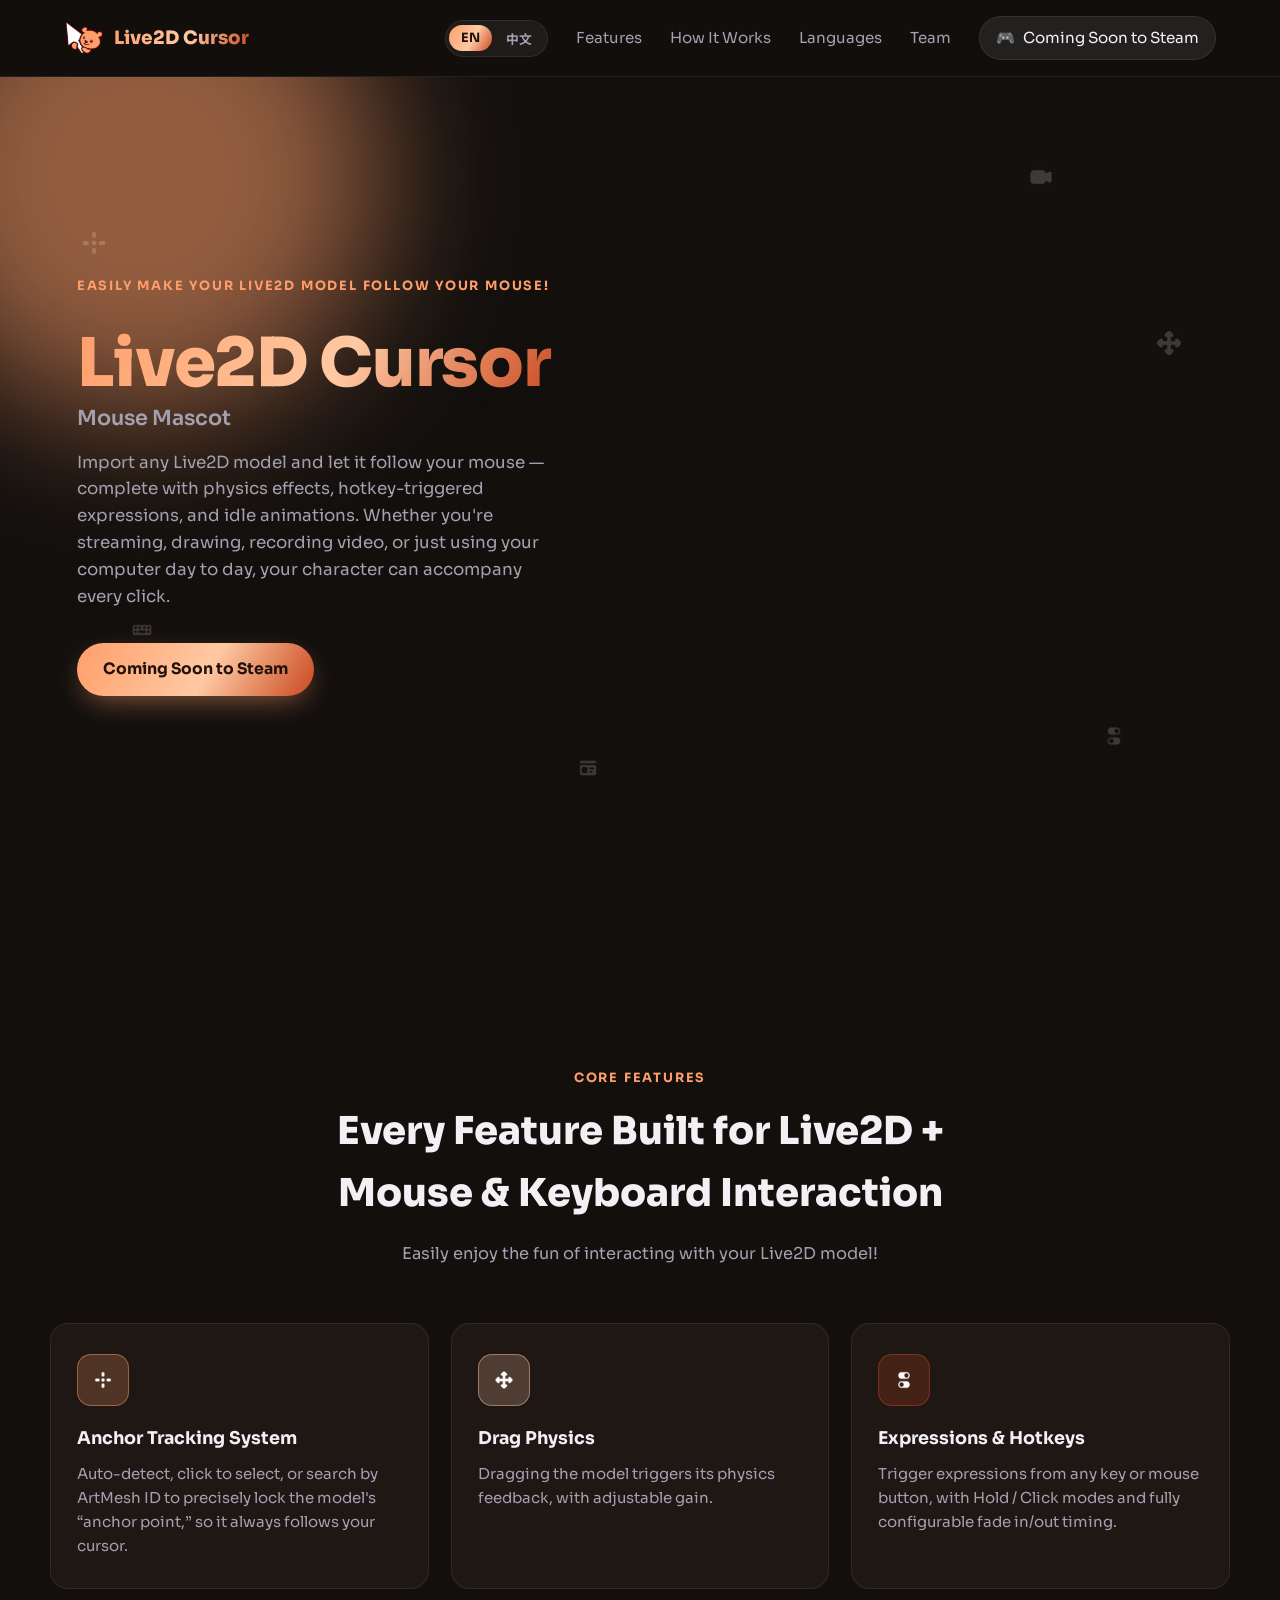
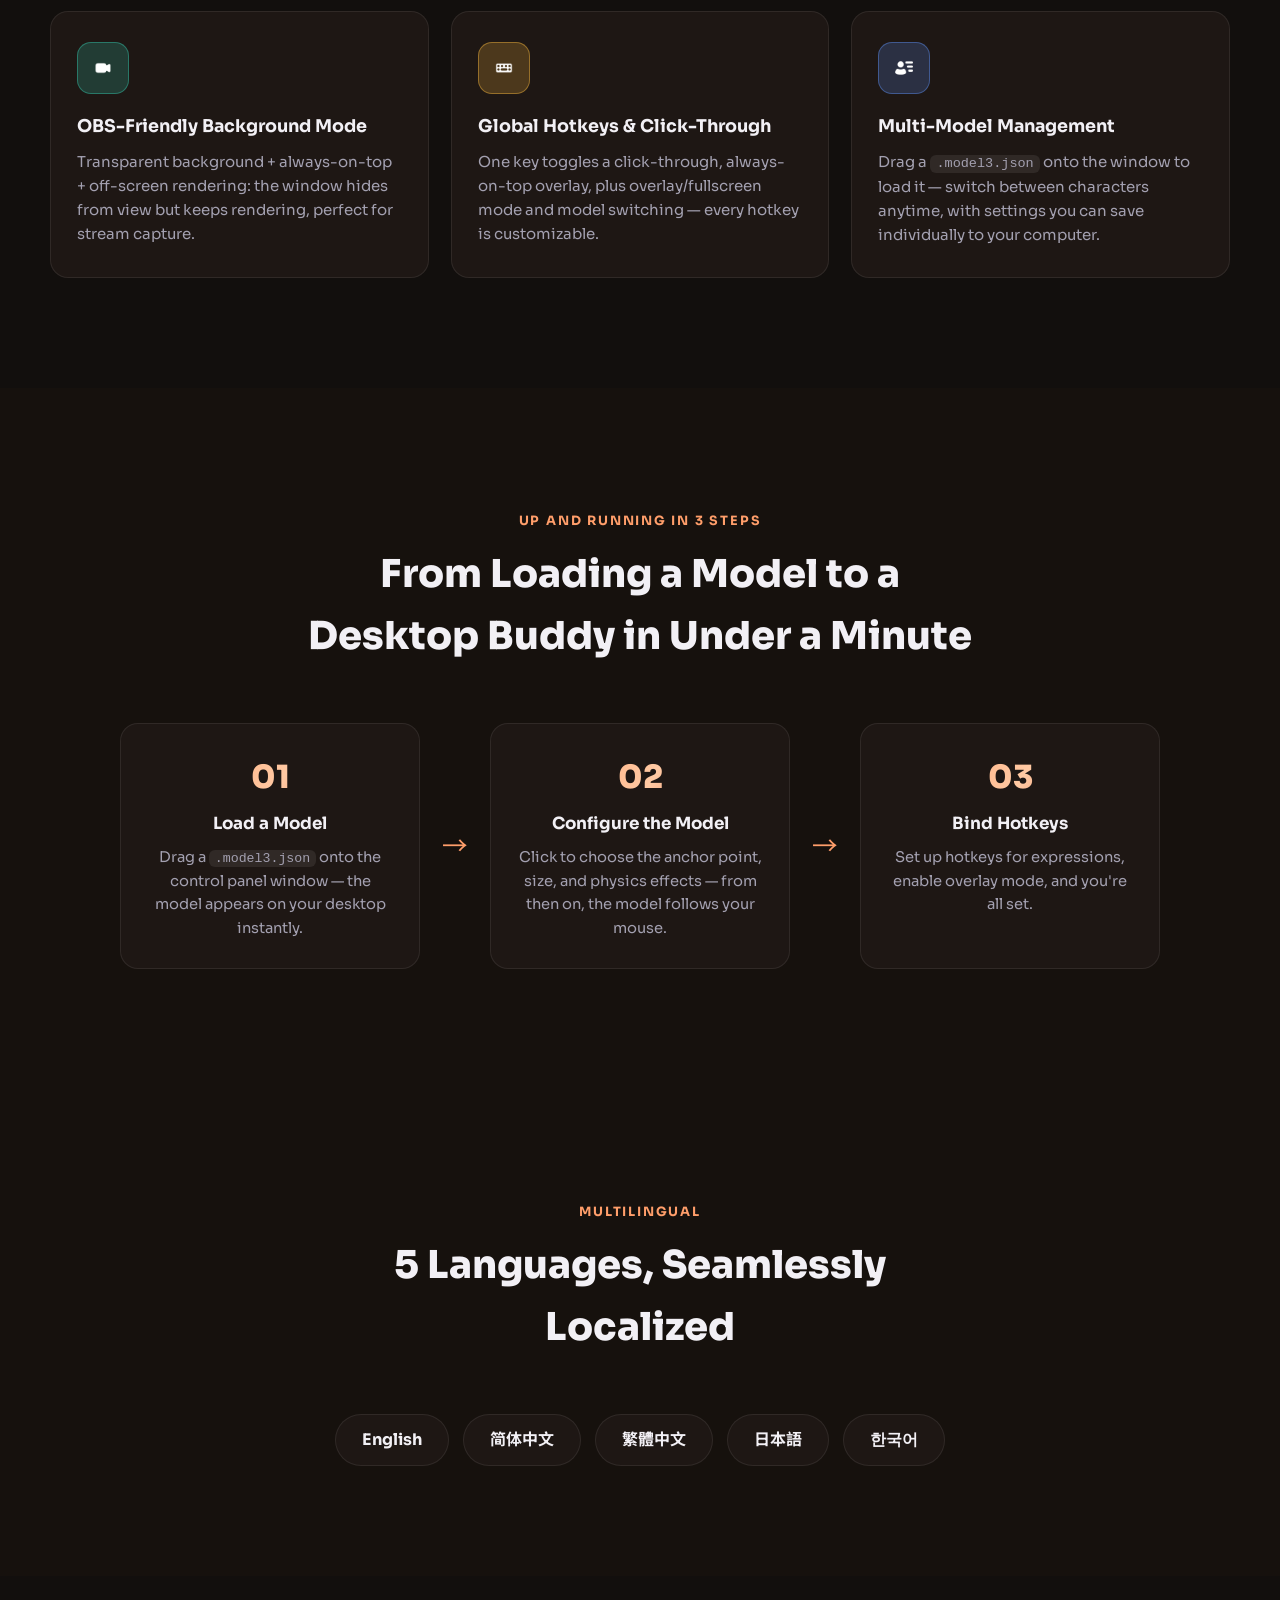
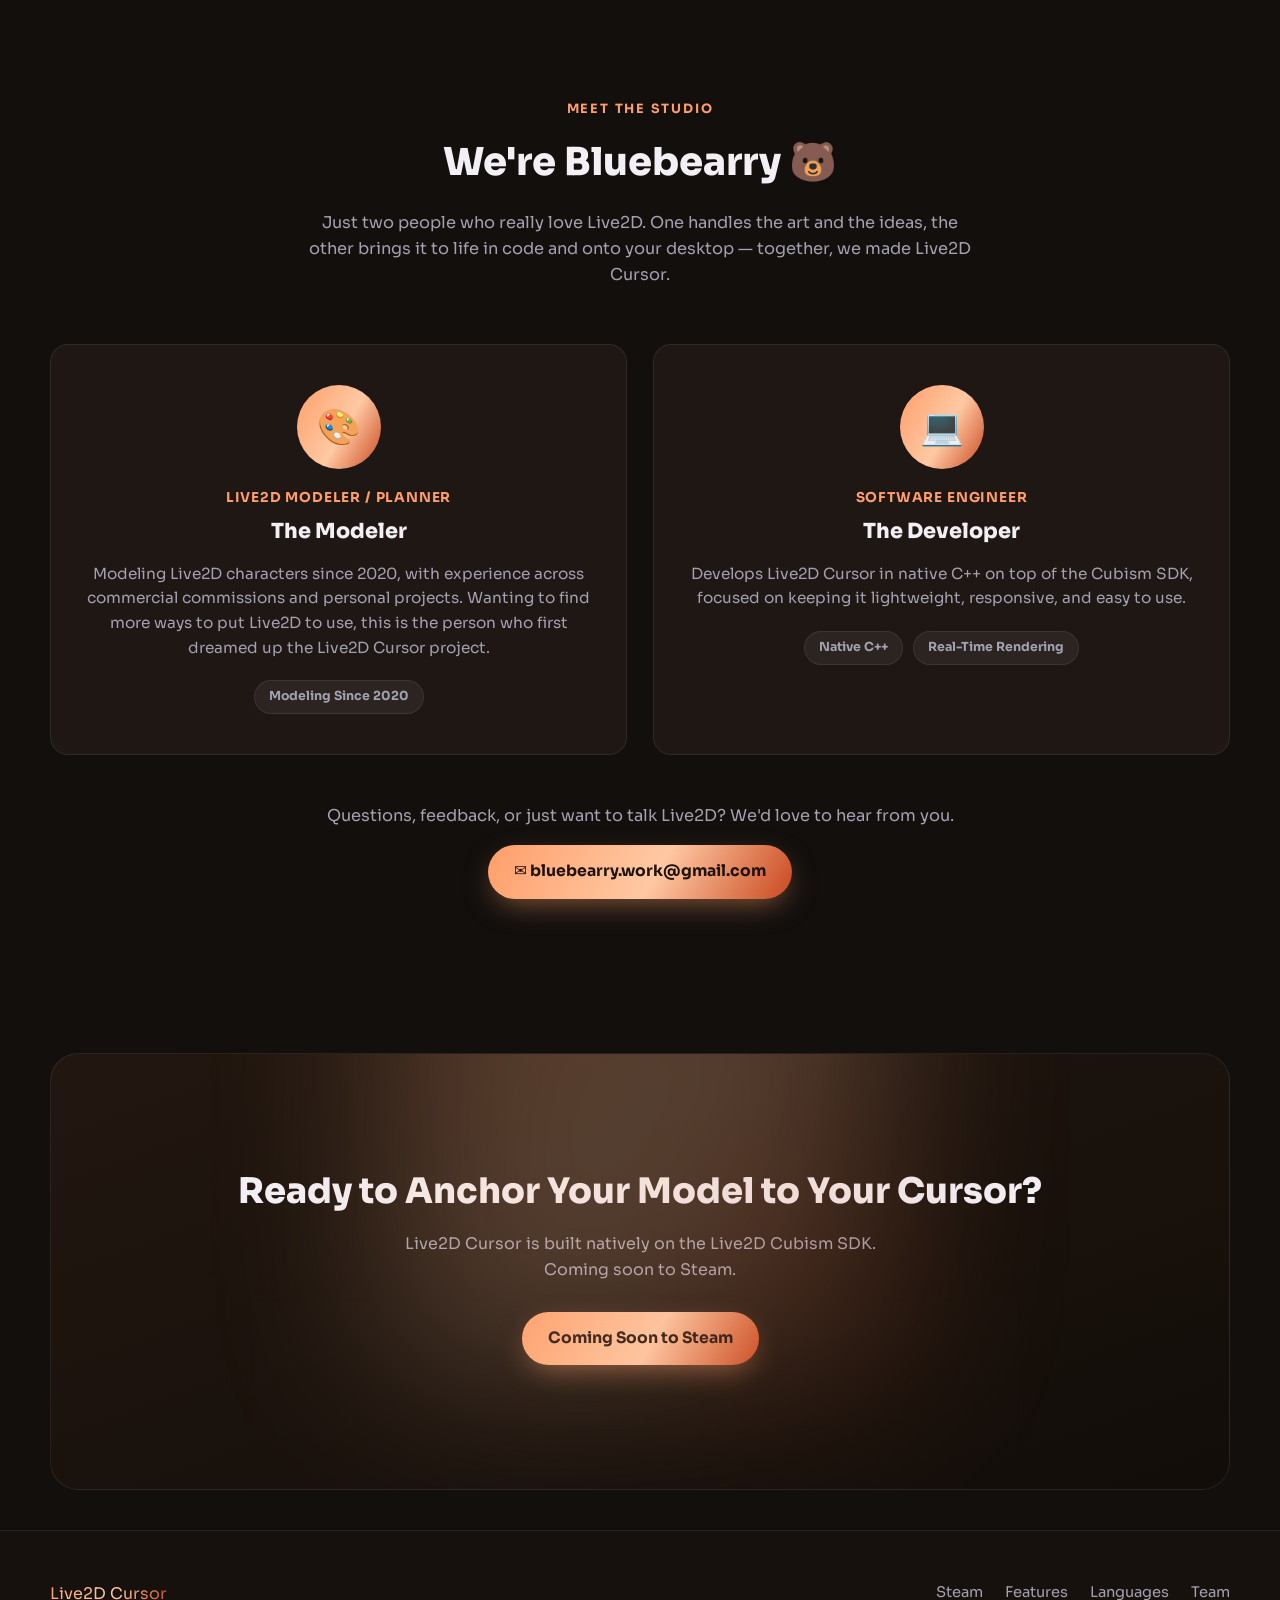
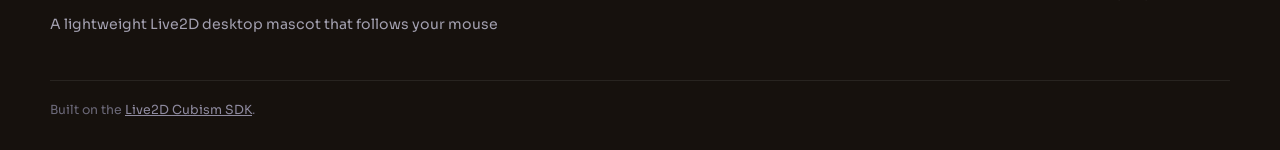
==== commit d6cb9442: "Enlarge and nudge up the navbar logo for better visual balance with the brand text" ====
--- a/index.html
+++ b/index.html
@@ -9,7 +9,7 @@
 <link rel="preconnect" href="https://fonts.googleapis.com">
 <link rel="preconnect" href="https://fonts.gstatic.com" crossorigin>
 <link href="https://fonts.googleapis.com/css2?family=Sora:wght@400;600;700;800&family=Noto+Sans+SC:wght@400;500;700&display=swap" rel="stylesheet">
-<link rel="stylesheet" href="css/style.css?v=4">
+<link rel="stylesheet" href="css/style.css?v=5">
 </head>
 <body>
 
--- a/css/style.css
+++ b/css/style.css
@@ -114,8 +114,9 @@
   color: transparent;
 }
 .brand-mark {
-  width: 32px;
-  height: 32px;
+  width: 40px;
+  height: 40px;
+  margin-top: -2px;
   object-fit: contain;
   display: block;
 }
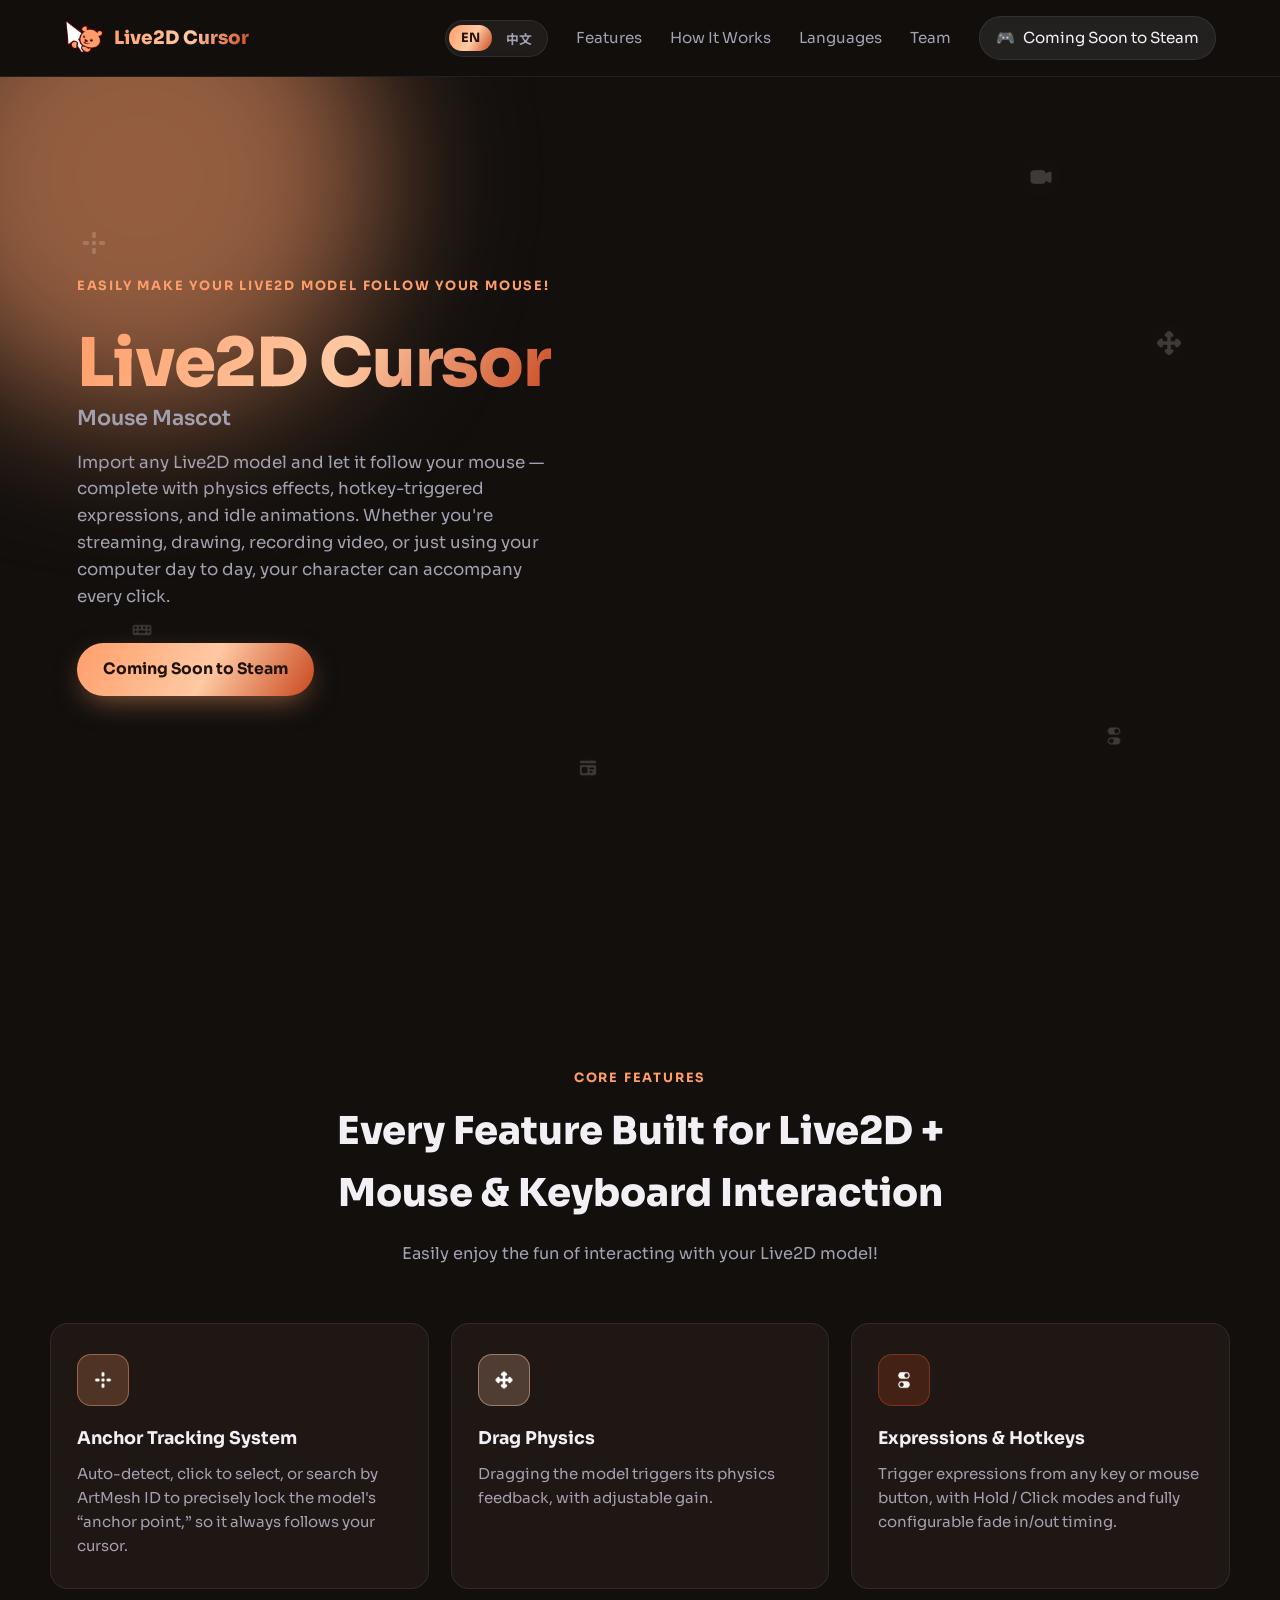
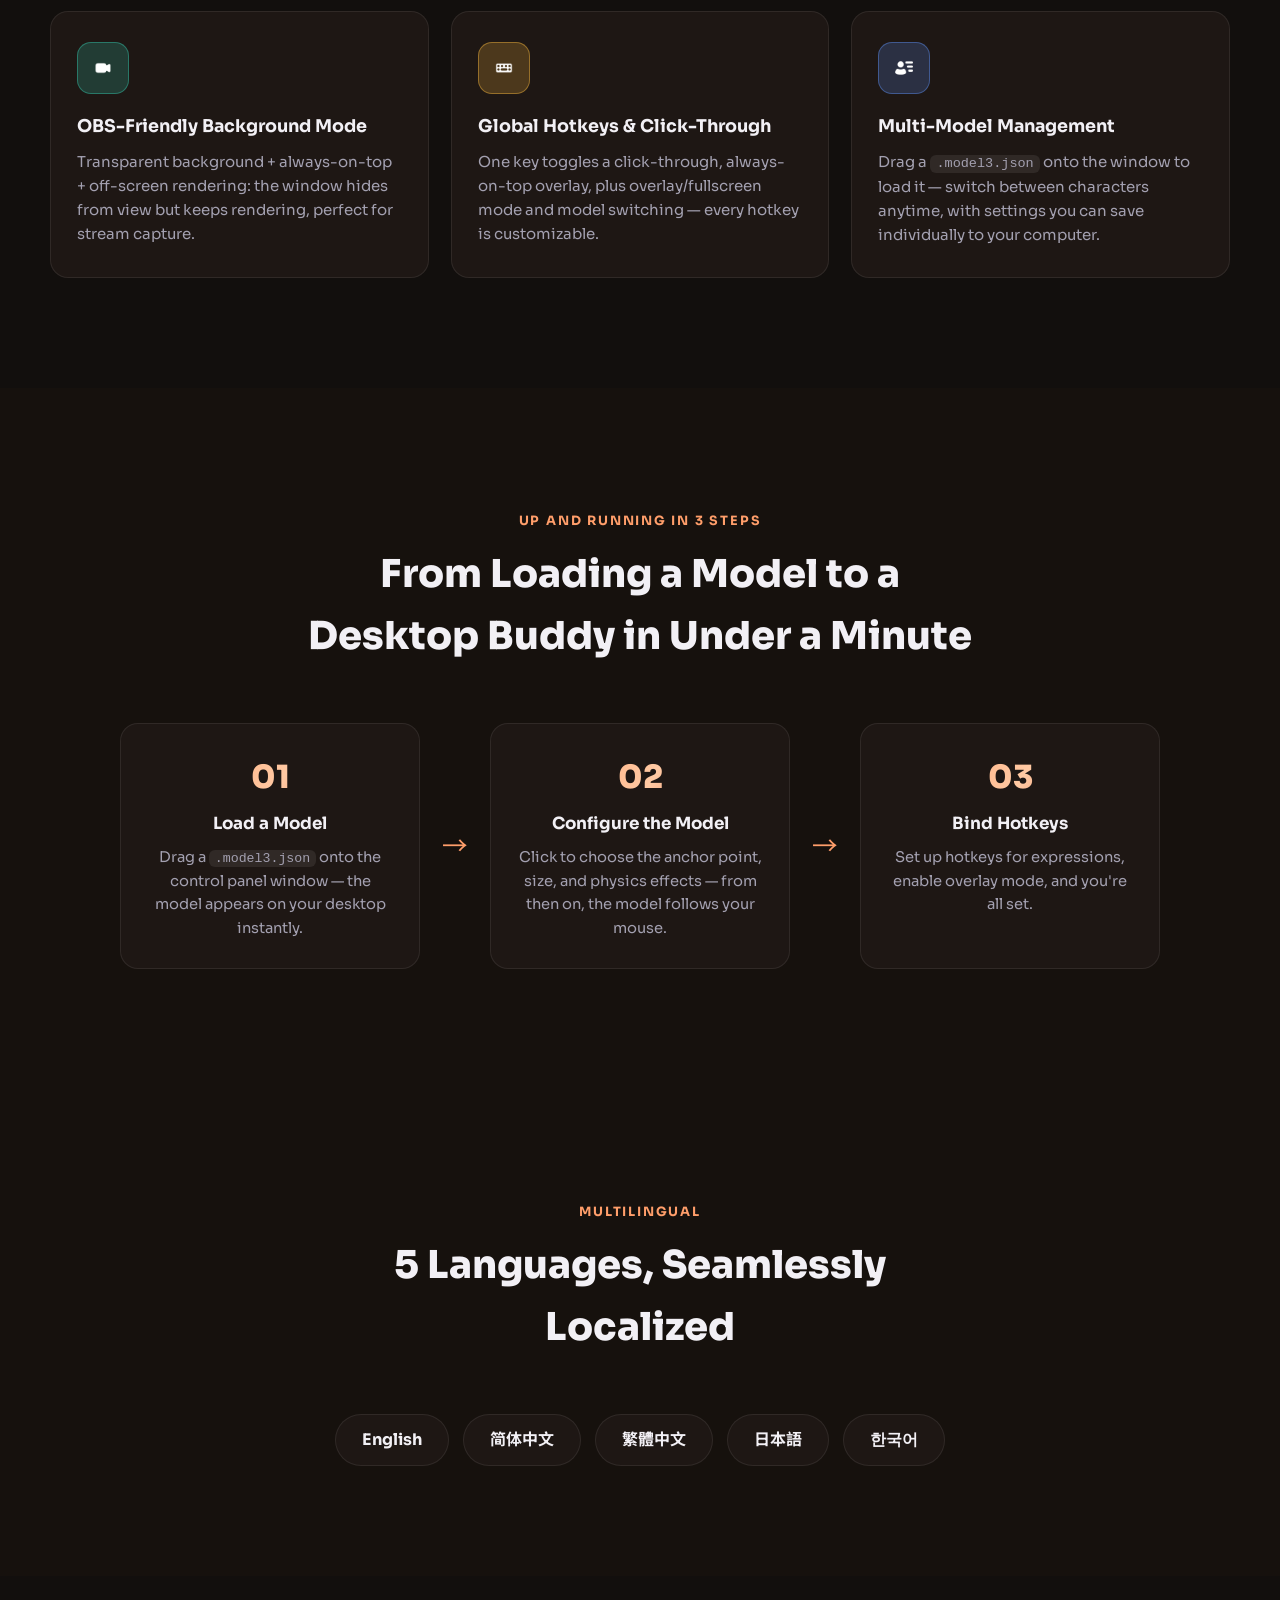
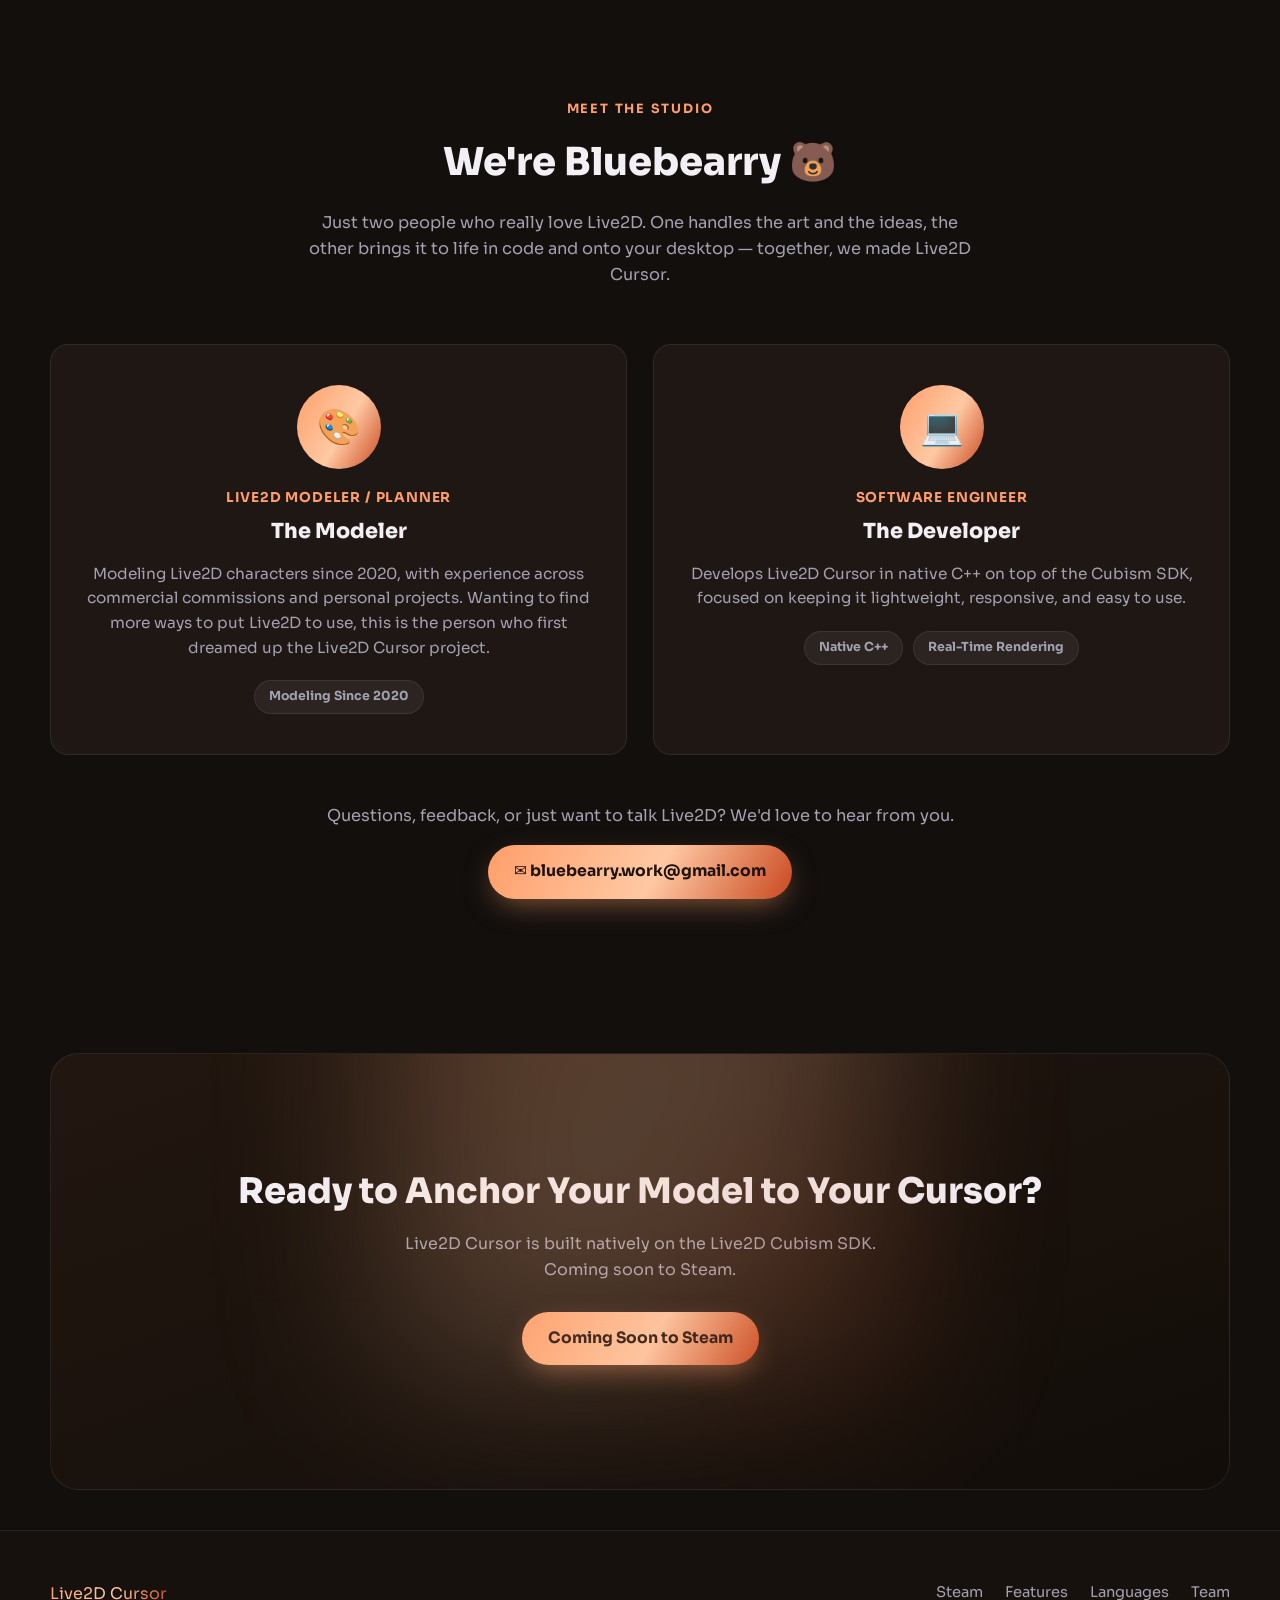
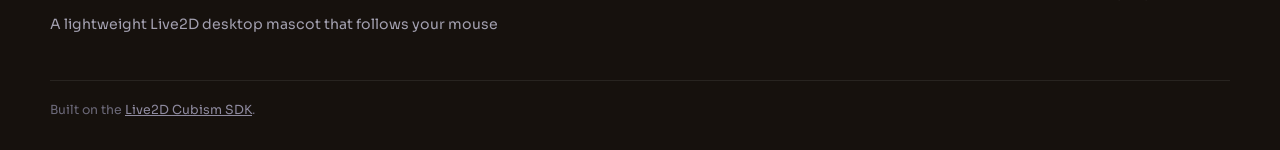
==== commit 443a251c: "Nudge navbar logo up a bit more (-5px)" ====
--- a/index.html
+++ b/index.html
@@ -9,7 +9,7 @@
 <link rel="preconnect" href="https://fonts.googleapis.com">
 <link rel="preconnect" href="https://fonts.gstatic.com" crossorigin>
 <link href="https://fonts.googleapis.com/css2?family=Sora:wght@400;600;700;800&family=Noto+Sans+SC:wght@400;500;700&display=swap" rel="stylesheet">
-<link rel="stylesheet" href="css/style.css?v=5">
+<link rel="stylesheet" href="css/style.css?v=6">
 </head>
 <body>
 
--- a/css/style.css
+++ b/css/style.css
@@ -116,7 +116,7 @@
 .brand-mark {
   width: 40px;
   height: 40px;
-  margin-top: -2px;
+  margin-top: -5px;
   object-fit: contain;
   display: block;
 }
